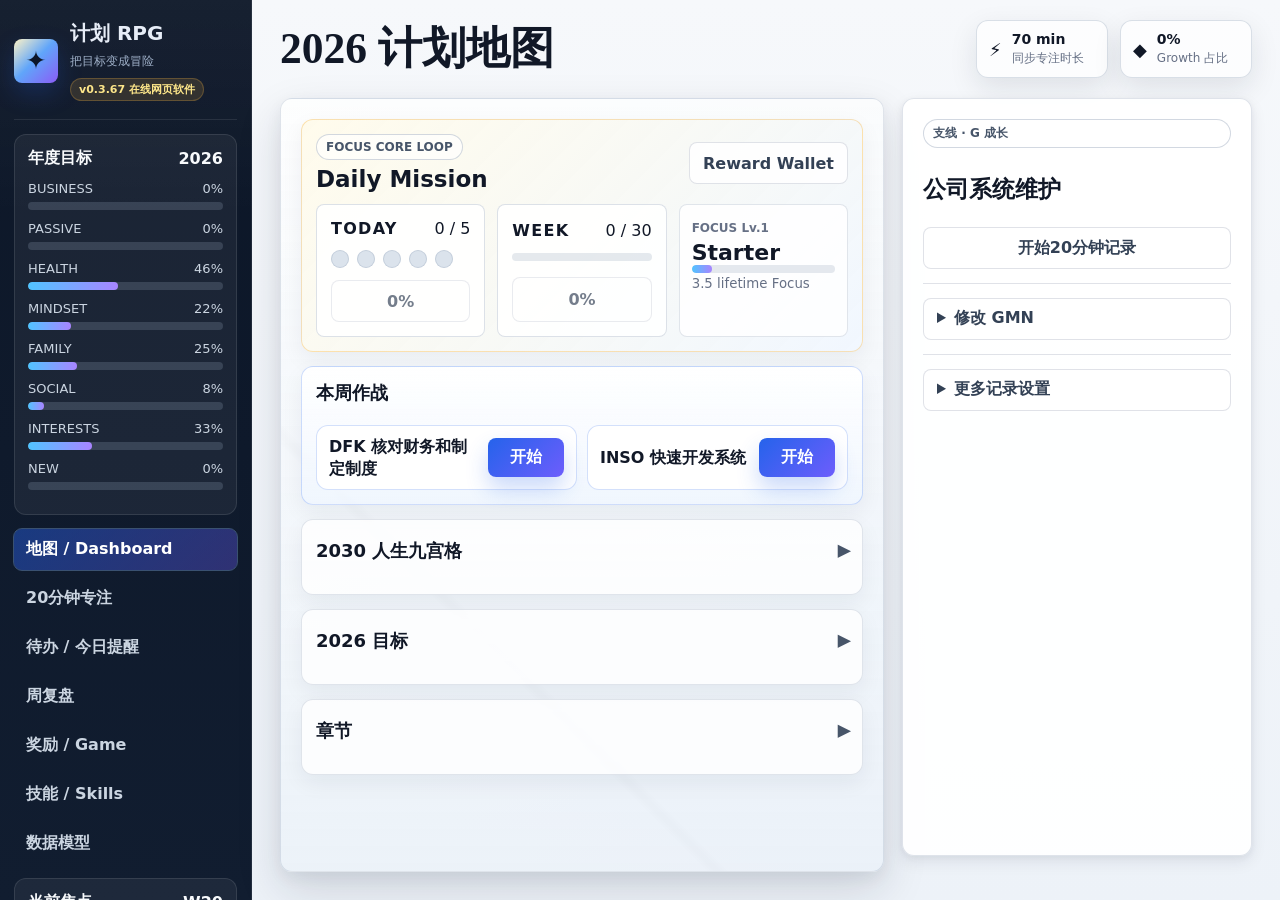
==== index.html @ 3707f3d8 "add active skills architecture" ====
<!doctype html>
<html lang="zh-CN">
<head>
  <meta charset="utf-8" />
  <meta name="viewport" content="width=device-width, initial-scale=1" />
  <title>Plan RPG v0.3.67 / 计划 RPG</title>
  <link rel="icon" href="data:," />
  <link rel="stylesheet" href="src/ui/styles.css?v=0.3.67" />
</head>
<body>
  <div class="app">
    <aside class="sidebar">
      <div class="brand">
        <div class="brand-mark">✦</div>
        <div>
          <h1>计划 RPG</h1>
          <p>把目标变成冒险</p>
          <span class="version">v0.3.67 在线网页软件</span>
        </div>
      </div>

      <div class="side-card">
        <div class="side-title"><span>年度目标</span><span>2026</span></div>
        <div id="goalList"></div>
      </div>

      <nav class="nav">
        <button class="active" data-screen="map">地图 / Dashboard</button>
        <button data-screen="focus">20分钟专注</button>
        <button data-screen="todos">待办 / 今日提醒</button>
        <button data-screen="review">周复盘</button>
        <button data-screen="game">奖励 / Game</button>
        <button data-screen="skills">技能 / Skills</button>
        <button data-screen="model">数据模型</button>
      </nav>

      <div class="side-card">
        <div class="side-title"><span>当前焦点</span><span>W20</span></div>
        <div id="weeklyFocus"></div>
      </div>

      <div class="side-card">
        <div class="side-title"><span>Skills 技能</span><span>CEO</span></div>
        <div id="skillMini"></div>
      </div>

      <div class="side-card">
        <div class="side-title"><span>备份/迁移</span><span>JSON</span></div>
        <div class="utility-actions">
          <button id="exportDataBtn">导出数据</button>
          <button id="importDataBtn">导入数据</button>
        </div>
        <input class="hide" id="importDataFile" type="file" accept="application/json" />
      </div>

      <div class="side-card">
        <div class="side-title"><span>Google Sheet 同步</span><span id="sheetSyncBadge">未配置</span></div>
        <label>Apps Script URL<input id="sheetSyncUrl" placeholder="https://script.google.com/macros/s/..." /></label>
        <label>同步 Token<input id="sheetSyncToken" placeholder="自己设置一个口令" /></label>
        <div class="utility-actions">
          <button id="saveSheetSyncBtn">保存同步设置</button>
          <button id="testSheetSyncBtn">测试</button>
          <button id="pullSheetLogsBtn">拉取记录</button>
          <button id="uploadLocalLogsBtn">上传本机记录</button>
        </div>
        <small id="sheetSyncStatus">打开网页会同步待办、专注记录和数据记录。</small>
      </div>

      <div class="quote">
        最远的旅程，从今天的 20 分钟开始。<br />
        每一条日志，都是下周路线的材料。
      </div>
    </aside>

    <main class="main">
      <header class="topbar">
        <div class="title">
          <h2>2026 计划地图</h2>
        </div>
        <div class="stats">
          <div class="stat"><b>⚡</b><div><strong id="totalMinutes">0 min</strong><span>同步专注时长</span></div></div>
          <div class="stat"><b>◆</b><div><strong id="gRatio">0%</strong><span>Growth 占比</span></div></div>
        </div>
      </header>

      <section id="map" class="screen active">
        <div class="map-layout">
          <div class="map-stage">
            <div class="world-map">
              <section class="map-layer game-command">
                <div id="gameMissionPanel"></div>
              </section>
              <section class="map-layer weekly-command">
                <div class="layer-head">
                  <h3>本周作战</h3>
                </div>
                <div id="weeklyCommandPanel"></div>
              </section>
              <section class="map-layer collapsible-map-section" data-collapse-section="life">
                <div class="layer-head">
                  <button class="layer-toggle" data-collapse-toggle="life"><h3>2030 人生九宫格</h3><span class="collapse-icon">▼</span></button>
                </div>
                <div class="collapsible-body"><div class="life-grid" id="lifeGrid"></div></div>
              </section>
              <section class="map-layer collapsible-map-section" data-collapse-section="campaigns">
                <div class="layer-head">
                  <button class="layer-toggle" data-collapse-toggle="campaigns"><h3>2026 目标</h3><span class="collapse-icon">▼</span></button>
                </div>
                <div class="collapsible-body"><div class="campaign-grid" id="campaignGrid"></div></div>
              </section>
              <section class="map-layer collapsible-map-section" data-collapse-section="chapters">
                <div class="layer-head">
                  <button class="layer-toggle" data-collapse-toggle="chapters"><h3>章节</h3><span class="collapse-icon">▼</span></button>
                </div>
                <div class="collapsible-body"><div class="weekly-map" id="weeklyMap"></div></div>
              </section>
            </div>
          </div>
          <aside class="detail" id="questDetail"></aside>
        </div>
      </section>

      <section id="focus" class="screen">
        <div class="focus-grid">
          <div class="panel">
            <div class="row">
              <span class="pill" id="sessionTypePill">20min Session</span>
              <button class="ghost" id="backToMapBtn">返回地图</button>
            </div>
            <label id="recordTypeLabel">Record Type<select id="recordTypeSelect"><option value="session">20min Session</option><option value="metric">Quick Metric Log</option></select></label>
            <div id="sessionRecordFields">
            <h3 id="focusTaskName">选择一个任务开始</h3>
            <div class="focus-context" id="focusContext"></div>
            <div class="focus-choice-board" id="focusChoiceBoard"></div>
            <label class="hide">当前任务<select id="taskSelect"></select></label>
            <label class="duration-control">本次时间（分钟）<input id="durationInput" type="number" min="1" max="180" step="1" value="20" /></label>
            <label>本次 GMN<select id="sessionGmn"><option value="G">G 成长</option><option value="M">M 维护</option><option value="N">N 噪音</option></select></label>
            <button class="worth-record-toggle" id="worthRecordBtn" type="button" aria-pressed="false">☆ 值得记录</button>
            <div class="timer">
              <div class="timer-value" id="timerValue">20:00</div>
              <div class="timer-actions">
                <button class="primary" id="startPauseBtn">开始</button>
                <button class="secondary" id="resetBtn">重置</button>
                <button class="secondary" id="cancelFocusInlineBtn">取消本次</button>
              </div>
            </div>
            <div id="skillRewardPreview"></div>
            <div class="actions">
              <button class="secondary advanced-session-action" id="randomEventBtn">+ 突发任务</button>
              <button class="secondary advanced-session-action" id="pivotTaskBtn">任务转向</button>
              <button class="secondary advanced-session-action" id="saveDraftBtn">保存草稿</button>
              <button class="primary" id="saveSessionBtn">完成并结算</button>
            </div>
            </div>
            <div id="metricRecordFields" class="hide">
              <h3>Quick Metric Log</h3>
              <label>Date<input id="metricLogDate" type="date" /></label>
              <label>Goal<select id="metricLogGoal"></select></label>
              <label>Metric Type<input id="metricLogType" list="metricTypeOptions" placeholder="例如：体重 / RFQ / 收入 / 冥想" /></label>
              <datalist id="metricTypeOptions">
                <option value="Weight"></option>
                <option value="RFQ"></option>
                <option value="Customer Contact"></option>
                <option value="Income"></option>
                <option value="DFK 装柜"></option>
                <option value="装柜数量"></option>
                <option value="INSO 收入"></option>
                <option value="Book Finished"></option>
                <option value="Meditation"></option>
                <option value="Good Things"></option>
              </datalist>
              <label>Value<input id="metricLogValue" type="number" step="0.01" placeholder="例如：70.8" /></label>
              <label>Unit<input id="metricLogUnit" placeholder="KG / 个 / RMB / 次 / 本" /></label>
              <label>Note<textarea id="metricLogNote" placeholder="补充背景、来源或下一步。"></textarea></label>
              <div class="actions">
                <button class="primary" id="saveMetricLogBtn">保存 Metric Log</button>
              </div>
            </div>
          </div>

          <div class="panel" id="sessionLogPanel">
            <h3 id="recordBoardTitle">战斗记录板</h3>
            <div class="form-grid">
              <label id="whatDoneLabel">做了什么<textarea id="whatDone" placeholder="这 20 分钟具体推进了什么？"></textarea></label>
              <label id="problemLabel">遇到什么问题<textarea id="problem" placeholder="卡点、阻力、情绪、信息缺口..."></textarea></label>
              <label id="solutionLabel">怎么解决<textarea id="solution" placeholder="你采取了什么处理方式？"></textarea></label>
              <label id="goodLabel">好的地方<textarea id="good" placeholder="值得保留的动作、判断、节奏..."></textarea></label>
              <label id="badLabel">不好的地方<textarea id="bad" placeholder="浪费、拖延、误判、流程问题..."></textarea></label>
              <label id="nextStepLabel">下一步<textarea id="nextStep" placeholder="下一次 20 分钟应该从哪里开始？"></textarea></label>
              <label id="moodStressLabel">状态<textarea id="moodStress" placeholder="情绪、压力、能量状态。"></textarea></label>
            </div>
          </div>

          <div class="panel session-result hide" id="sessionResult"></div>
        </div>
      </section>

      <section id="todos" class="screen">
        <div class="todo-simple-layout">
          <section class="panel todo-input-panel">
            <h3>添加待办</h3>
            <div class="todo-category-buttons" aria-label="待办分类">
              <button class="todo-choice" data-todo-input-category="DFK">DFK</button>
              <button class="todo-choice" data-todo-input-category="INSO">INSO</button>
              <button class="todo-choice" data-todo-input-category="OTHER">OTHER</button>
            </div>
            <input id="todoContent" placeholder="写下要做什么……" autocomplete="off" />
            <div class="todo-toggle-row">
              <button class="todo-toggle" id="todoStarButton" aria-pressed="false"><span data-toggle-icon>☆</span> 重要</button>
              <button class="todo-toggle urgent-toggle" id="todoUrgentButton" aria-pressed="false">紧急</button>
            </div>
            <button class="primary full" id="addTodoBtn">添加</button>
          </section>
          <section class="panel todo-list-panel">
            <div class="todo-list-head">
              <h3>待办清单</h3>
              <div class="todo-filter-buttons" aria-label="待办筛选">
                <button class="todo-filter" data-todo-filter="ALL">全部</button>
                <button class="todo-filter" data-todo-filter="DFK">DFK</button>
                <button class="todo-filter" data-todo-filter="INSO">INSO</button>
                <button class="todo-filter" data-todo-filter="OTHER">OTHER</button>
                <button class="todo-filter" id="syncTodosBtn">同步</button>
              </div>
            </div>
            <div id="todoGroups"></div>
            <details class="todo-history">
              <summary>完成记录</summary>
              <div id="completedTodoList"></div>
            </details>
          </section>
        </div>
      </section>

      <section id="review" class="screen">
        <div class="review-grid">
          <div class="panel">
            <span class="pill">Weekly Review</span>
            <div class="review-week-picker" aria-label="选择复盘周">
              <button class="secondary" id="reviewPreviousWeekBtn" type="button">← 上一周</button>
              <button class="secondary" id="reviewCurrentWeekBtn" type="button">本周</button>
              <button class="secondary" id="reviewNextWeekBtn" type="button">下一周 →</button>
            </div>
            <h3 id="reviewWeekTitle">本周自动汇总</h3>
            <div class="review-cards">
              <div class="metric"><span>Total</span><b id="metricTotal">0</b></div>
              <div class="metric"><span>Growth</span><b id="metricG">0</b></div>
              <div class="metric"><span>维护</span><b id="metricM">0</b></div>
              <div class="metric"><span>Noise</span><b id="metricN">0</b></div>
            </div>
            <div class="summary-strip">
              <div class="summary-stat"><span>该周总时长</span><b id="reviewThisWeekMinutes">0 min</b></div>
              <div class="summary-stat"><span>对比前一周</span><b id="reviewVsLastWeek">0 min</b></div>
              <div class="summary-stat"><span>方向判断</span><b id="reviewDirectionBadge">待开始</b></div>
            </div>
            <div class="review-section">
              <div class="review-block">
                <h4>主要花在哪里</h4>
                <div id="reviewFocusAreas"></div>
              </div>
              <div class="review-block">
                <h4>问题与解决</h4>
                <div id="reviewProblemSolve"></div>
              </div>
              <div class="review-block">
                <h4>好的 / 不好的</h4>
                <div id="reviewGoodBad"></div>
              </div>
            </div>
            <div class="review-section" id="dynamicReview"></div>
            <h4>下周建议路线</h4>
            <div class="route" id="nextRoute"></div>
          </div>
          <div class="panel">
            <h3>Session Logs</h3>
            <div class="log-list" id="logList"></div>
            <div class="edit-panel hide" id="editPanel">
              <h3>修改日志</h3>
              <div class="form-grid">
                <label>GMN<select id="editGmn"><option>G</option><option>M</option><option>N</option></select></label>
                <label>任务<select id="editTask"></select></label>
                <label>做了什么<textarea id="editWhat"></textarea></label>
                <label>问题<textarea id="editProblem"></textarea></label>
                <label>解决<textarea id="editSolution"></textarea></label>
                <label>好的地方<textarea id="editGood"></textarea></label>
                <label>不好的地方<textarea id="editBad"></textarea></label>
                <label>下一步<textarea id="editNext"></textarea></label>
              </div>
              <div class="actions">
                <button class="primary" id="updateLogBtn">保存修改</button>
                <button class="secondary" id="cancelEditBtn">取消</button>
              </div>
            </div>
          </div>
        </div>
      </section>

      <section id="skills" class="screen">
        <div class="skill-tree">
          <div class="panel">
            <span class="pill">CEO Skill Tree</span>
            <h3>技能 / Skills</h3>
            <div class="skill-grid" id="skillList"></div>
          </div>
          <div class="panel" id="skillDetail"></div>
        </div>
      </section>

      <section id="game" class="screen">
        <div class="game-root" id="gameRoot"></div>
      </section>

      <section id="model" class="screen">
        <div class="panel">
          <h3>数据模型</h3>
          <div class="table-wrap">
            <table>
              <thead><tr><th>Level</th><th>Entity</th><th>Purpose</th><th>Key Fields</th><th>Why It Exists</th></tr></thead>
              <tbody id="modelTable"></tbody>
            </table>
          </div>
        </div>
      </section>
    </main>
    <div class="week-panel hide" id="activeTimerPanel">
      <b id="activeTimerTitle">正在专注</b>
      <p><span id="activeTimerLeft">00:00</span> · <span id="activeTimerState">进行中</span></p>
      <p id="activeTimerTask">当前任务</p>
      <div class="timer-panel-actions">
        <button class="secondary" id="cancelFocusBtn">取消专注</button>
        <button class="primary" id="returnFocusBtn">返回计时</button>
      </div>
    </div>
  </div>

  <div class="modal-backdrop hide" id="randomEventModal">
    <div class="modal">
      <div class="row">
        <div>
          <span class="pill">Random Event</span>
          <h3>突发任务</h3>
        </div>
        <button class="ghost" data-close-modal="randomEventModal">关闭</button>
      </div>
      <div class="form-grid">
        <label>任务标题<input id="randomTitle" placeholder="例如：紧急处理客户付款问题" /></label>
        <label>任务分类<select id="randomQuestType"><option value="main">主线</option><option value="side">支线</option><option value="maintenance">维护</option><option value="noise">噪音</option></select></label>
        <label>GMN<select id="randomGmn"><option>G</option><option>M</option><option>N</option></select></label>
        <label>为什么要做<textarea id="randomReason" placeholder="一句话说明这个事件为什么值得处理"></textarea></label>
      </div>
      <details class="advanced">
        <summary>Advanced</summary>
        <div class="form-grid" style="margin-top:12px;">
          <label>简单描述<textarea id="randomDescription" placeholder="补充背景，可不填"></textarea></label>
          <label>预计 Session 数<input id="randomEstimated" type="number" min="1" max="50" value="1" /></label>
          <label>来源<select id="randomSource"><option value="manual">手动</option><option value="emergency">紧急</option><option value="interruption">被打断</option></select></label>
          <label>关联 Goal<select id="randomGoal"></select></label>
          <label>优先级<select id="randomPriority"><option value="medium">medium</option><option value="low">low</option><option value="high">high</option><option value="urgent">urgent</option></select></label>
        </div>
      </details>
      <div class="actions">
        <button class="primary" id="createRandomStartBtn">创建并开始</button>
        <button class="secondary" id="createRandomBtn">只创建</button>
      </div>
    </div>
  </div>

  <div class="modal-backdrop hide" id="pivotModal">
    <div class="modal">
      <div class="row">
        <div>
      <span class="pill">隐藏任务</span>
          <h3>任务转向</h3>
          <p>A 不是失败。如果它暴露了真正的问题，系统会把这次探索留下来。</p>
        </div>
        <button class="ghost" data-close-modal="pivotModal">关闭</button>
      </div>
      <label>转向类型</label>
      <div class="option-row">
        <button class="secondary pivot-option active" data-pivot-type="renamed">改名继续</button>
        <button class="secondary pivot-option" data-pivot-type="paused_for_new_task">暂停旧任务，创建新任务</button>
        <button class="secondary pivot-option" data-pivot-type="completed_as_discovery">旧任务算发现问题，创建新任务</button>
      </div>
      <div class="form-grid" style="margin-top:14px;">
        <label>新任务标题<input id="pivotNewTitle" placeholder="真正要处理的问题 B" /></label>
        <label>转向原因<textarea id="pivotReason" placeholder="为什么从 A 转向 B？"></textarea></label>
        <label>发现了什么<textarea id="pivotDiscovery" placeholder="A 暴露出的真实问题，可选"></textarea></label>
      </div>
      <div class="actions">
        <button class="primary" id="applyPivotBtn">确认转向</button>
      </div>
    </div>
  </div>

  <div class="modal-backdrop hide" id="rewardModal">
    <div class="modal reward-modal">
      <div class="row">
        <div>
          <span class="pill">Reward Chest</span>
          <h3>Mission Reward</h3>
        </div>
        <button class="ghost" data-close-modal="rewardModal">关闭</button>
      </div>
      <div id="rewardModalContent"></div>
    </div>
  </div>

  <script src="src/config/app-config.js?v=0.3.67"></script>
  <script src="src/game/game-config.js?v=0.3.67"></script>
  <script src="src/skills/skill-config.js?v=0.3.67"></script>
  <script src="src/models/seed-data.js?v=0.3.67"></script>
  <script src="src/state/app-state.js?v=0.3.67"></script>
  <script src="src/storage/local-cache.js?v=0.3.67"></script>
  <script src="src/storage/sheet-api.js?v=0.3.67"></script>
  <script src="src/services/task-service.js?v=0.3.67"></script>
  <script src="src/services/todo-service.js?v=0.3.67"></script>
  <script src="src/services/session-service.js?v=0.3.67"></script>
  <script src="src/game/game-service.js?v=0.3.67"></script>
  <script src="src/skills/skill-service.js?v=0.3.67"></script>
  <script src="src/ui/render-dashboard.js?v=0.3.67"></script>
  <script src="src/ui/render-detail.js?v=0.3.67"></script>
  <script src="src/ui/render-focus.js?v=0.3.67"></script>
  <script src="src/ui/render-todos.js?v=0.3.67"></script>
  <script src="src/ui/render-review.js?v=0.3.67"></script>
  <script src="src/ui/render-skills.js?v=0.3.67"></script>
  <script src="src/ui/render-game.js?v=0.3.67"></script>
  <script src="src/ui/render-model.js?v=0.3.67"></script>
  <script src="src/ui/render-sheet-settings.js?v=0.3.67"></script>
  <script src="src/main.js?v=0.3.67"></script>
</body>
</html>
---- src/ui/styles.css ----
:root {
  --ink: #111827;
  --muted: #667085;
  --line: rgba(124, 136, 158, .24);
  --panel: rgba(255, 255, 255, .9);
  --paper: rgba(255, 255, 255, .94);
  --night: #101827;
  --night2: #1a2436;
  --gold: #f3b43f;
  --violet: #6d5dfc;
  --blue: #2563eb;
  --green: #059669;
  --red: #dd4c4c;
  --shadow: 0 18px 45px rgba(20, 31, 52, .14);
  --soft-shadow: 0 10px 28px rgba(20, 31, 52, .1);
  --focus-ring: 0 0 0 3px rgba(37, 99, 235, .18);
}

* { box-sizing: border-box; }
body {
  margin: 0;
  min-height: 100vh;
  color: var(--ink);
  font-family: "Microsoft YaHei", "PingFang SC", system-ui, -apple-system, BlinkMacSystemFont, sans-serif;
  background: linear-gradient(180deg, #f6f8fb 0%, #edf2f8 100%);
}

button, input, textarea, select { font: inherit; }
button { border: 0; cursor: pointer; }
textarea, input, select {
  width: 100%;
  border: 1px solid var(--line);
  border-radius: 8px;
  background: rgba(255, 255, 255, .94);
  color: var(--ink);
  padding: 10px 12px;
  outline: none;
}
textarea:focus, input:focus, select:focus {
  border-color: rgba(37, 99, 235, .5);
  box-shadow: var(--focus-ring);
}
textarea { min-height: 86px; resize: vertical; line-height: 1.55; }
label { display: grid; gap: 6px; font-size: 13px; color: #344054; font-weight: 800; }

.app {
  min-height: 100vh;
  display: grid;
  grid-template-columns: 252px minmax(0, 1fr);
}

.sidebar {
  position: sticky;
  top: 0;
  height: 100vh;
  overflow: auto;
  color: #e7edf7;
  background:
    linear-gradient(180deg, rgba(255,255,255,.045), transparent 24%),
    linear-gradient(180deg, #0d1728, #111d30);
  border-right: 1px solid rgba(255, 255, 255, .08);
  padding: 20px 14px;
  display: flex;
  flex-direction: column;
  gap: 14px;
}
.brand {
  display: flex;
  gap: 12px;
  align-items: center;
  padding-bottom: 18px;
  border-bottom: 1px solid rgba(255, 255, 255, .09);
}
.brand-mark {
  width: 44px;
  height: 44px;
  border-radius: 8px;
  display: grid;
  place-items: center;
  color: #0c1628;
  font-size: 25px;
  background: linear-gradient(135deg, #fef3c7, #60a5fa 48%, #8b5cf6);
  box-shadow: 0 10px 24px rgba(37, 99, 235, .22);
}
.brand h1 { margin: 0; font-size: 20px; letter-spacing: 0; }
.brand p { margin: 4px 0 0; color: #9fb0c8; font-size: 12px; }
.version {
  display: inline-flex;
  margin-top: 7px;
  padding: 3px 8px;
  border-radius: 999px;
  color: #fde68a;
  background: rgba(245, 180, 63, .14);
  border: 1px solid rgba(245, 180, 63, .24);
  font-size: 11px;
  font-weight: 900;
}

.side-card {
  border: 1px solid rgba(255, 255, 255, .1);
  background: rgba(255, 255, 255, .055);
  border-radius: 8px;
  padding: 13px;
}
.side-title {
  display: flex;
  justify-content: space-between;
  align-items: center;
  gap: 10px;
  color: #f8fafc;
  font-weight: 900;
  margin-bottom: 12px;
}
.goal-row, .skill-mini {
  display: grid;
  gap: 6px;
  margin: 11px 0;
  font-size: 13px;
}
.goal-head {
  display: flex;
  justify-content: space-between;
  gap: 8px;
  color: #cbd5e1;
}
.bar {
  height: 8px;
  border-radius: 999px;
  background: rgba(148, 163, 184, .24);
  overflow: hidden;
}
.fill {
  height: 100%;
  width: var(--value);
  background: linear-gradient(90deg, #50c4ff, #a884ff);
  border-radius: inherit;
}

.side-link-button {
  width: 100%;
  min-height: 36px;
  margin-top: 10px;
  border-radius: 8px;
  color: #eff6ff;
  background: rgba(37, 99, 235, .22);
  border: 1px solid rgba(147, 197, 253, .28);
  font-weight: 900;
}

.side-link-button:hover {
  background: rgba(37, 99, 235, .34);
}

.nav { display: grid; gap: 8px; }
.nav button {
  min-height: 40px;
  border-radius: 8px;
  color: #cbd5e1;
  background: transparent;
  text-align: left;
  padding: 10px 12px;
  display: flex;
  align-items: center;
  gap: 10px;
  font-weight: 800;
}
.nav button.active {
  color: #fff;
  background: linear-gradient(135deg, rgba(37, 99, 235, .44), rgba(109, 93, 252, .34));
  outline: 1px solid rgba(147, 197, 253, .32);
}
.quote {
  margin-top: auto;
  color: #aab8ce;
  font-size: 13px;
  line-height: 1.65;
}
.utility-actions {
  display: grid;
  grid-template-columns: 1fr 1fr;
  gap: 8px;
}
.utility-actions button {
  min-height: 36px;
  border-radius: 8px;
  color: #dbeafe;
  background: rgba(255, 255, 255, .07);
  border: 1px solid rgba(255, 255, 255, .1);
  font-size: 12px;
  font-weight: 900;
}

.main {
  min-width: 0;
  display: grid;
  grid-template-rows: auto 1fr;
}
.topbar {
  min-height: 88px;
  padding: 20px 28px 10px;
  display: flex;
  align-items: center;
  justify-content: space-between;
  gap: 20px;
}
.title h2 {
  margin: 0;
  font-size: clamp(30px, 3.4vw, 46px);
  line-height: 1.05;
  letter-spacing: 0;
  font-family: Georgia, "Times New Roman", serif;
}
.stats {
  display: flex;
  align-items: center;
  justify-content: flex-end;
  gap: 12px;
  flex-wrap: wrap;
}
.stat {
  display: flex;
  align-items: center;
  gap: 10px;
  min-width: 132px;
  border: 1px solid rgba(148, 163, 184, .34);
  border-radius: 8px;
  background: rgba(255, 255, 255, .72);
  padding: 10px 12px;
  box-shadow: var(--soft-shadow);
}
.stat b { font-size: 18px; }
.stat strong { display: block; font-size: 14px; }
.stat span { color: var(--muted); font-size: 12px; }

.screen {
  display: none;
  min-height: 0;
  padding: 10px 28px 28px;
}
.screen.active { display: block; }

.map-layout {
  display: grid;
  grid-template-columns: minmax(0, 1fr) 350px;
  gap: 18px;
  height: calc(100vh - 126px);
  min-height: 660px;
}
.map-stage {
  position: relative;
  overflow: auto;
  border-radius: 8px;
  border: 1px solid rgba(148, 163, 184, .28);
  background:
    linear-gradient(180deg, rgba(255, 255, 255, .72), rgba(236, 242, 249, .9)),
    linear-gradient(135deg, #f7fafc 0%, #edf4f8 52%, #e4edf7 100%);
  box-shadow: var(--shadow);
  padding: 20px;
}
.map-stage:before {
  content: "";
  position: absolute;
  inset: 0;
  opacity: .08;
  background:
    linear-gradient(128deg, transparent 0 18%, rgba(255,255,255,.85) 18.5% 19%, transparent 19.5% 100%),
    linear-gradient(45deg, transparent 0 31%, rgba(15,23,42,.12) 31.5% 32%, transparent 32.5% 100%);
  pointer-events: none;
}
.map-section-title {
  position: relative;
  z-index: 1;
  margin: 0 0 16px;
  font-size: 21px;
  font-weight: 900;
  color: #162033;
}
.quest-lane {
  position: relative;
  z-index: 1;
  height: 205px;
  display: grid;
  grid-template-columns: repeat(4, minmax(126px, 1fr));
  align-items: center;
  gap: 22px;
}
.quest-lane.side {
  grid-template-columns: repeat(5, minmax(108px, 1fr));
  margin-top: 16px;
}
.quest-lane:before {
  content: "";
  position: absolute;
  left: 6%;
  right: 7%;
  top: 50%;
  border-top: 4px solid rgba(245, 180, 63, .82);
  box-shadow: 0 0 14px rgba(245, 180, 63, .42);
  z-index: -1;
}
.quest-lane.side:before {
  top: 44%;
  border-top: 4px dotted rgba(255, 255, 255, .95);
  box-shadow: none;
}
.quest-node {
  display: grid;
  justify-items: center;
  gap: 8px;
  min-width: 0;
  background: transparent;
  color: #172033;
}
.node-icon {
  width: 76px;
  height: 76px;
  border-radius: 50%;
  display: grid;
  place-items: center;
  font-size: 28px;
  color: #fff;
  background: linear-gradient(145deg, #334155, #0f172a);
  border: 4px solid rgba(255, 255, 255, .78);
  box-shadow: 0 10px 22px rgba(15, 23, 42, .28);
  transition: transform .18s ease, box-shadow .18s ease;
}
.quest-node:hover .node-icon { transform: translateY(-3px); }
.quest-node.active .node-icon {
  background: linear-gradient(145deg, #f59e0b, #7c3aed);
  box-shadow: 0 0 0 6px rgba(245, 158, 11, .22), 0 18px 34px rgba(124, 58, 237, .25);
}
.quest-node.completed .node-icon { background: linear-gradient(145deg, #0ea5e9, #166534); }
.node-name {
  max-width: 150px;
  border-radius: 8px;
  background: rgba(255, 255, 255, .78);
  border: 1px solid rgba(148, 163, 184, .42);
  padding: 6px 9px;
  font-size: 13px;
  font-weight: 900;
  text-align: center;
  box-shadow: 0 4px 12px rgba(15,23,42,.11);
}
.node-meta { color: #475569; font-size: 12px; font-weight: 800; }

.world-map {
  position: relative;
  z-index: 1;
  display: grid;
  gap: 14px;
}
.map-layer {
  border-radius: 8px;
  border: 1px solid rgba(148, 163, 184, .28);
  background: rgba(255,255,255,.8);
  padding: 14px;
  box-shadow: 0 8px 22px rgba(20, 31, 52, .06);
}
.layer-toggle {
  width: 100%;
  min-height: 34px;
  display: flex;
  align-items: center;
  justify-content: space-between;
  gap: 12px;
  background: transparent;
  color: inherit;
  text-align: left;
  padding: 0;
}
.layer-toggle h3 { margin: 0; }
.collapse-icon { font-weight: 1000; color: #475569; }
.map-layer.collapsed .collapsible-body { display: none; }
.map-layer.collapsed .collapse-icon { transform: rotate(-90deg); }
.layer-head {
  display: flex;
  align-items: baseline;
  justify-content: space-between;
  gap: 12px;
  margin-bottom: 12px;
}
.layer-head h3 {
  margin: 0;
  font-size: 18px;
}
.layer-head small {
  max-width: 460px;
  text-align: right;
}
.life-grid {
  display: grid;
  grid-template-columns: repeat(4, minmax(130px, 1fr));
  gap: 10px;
}
.weekly-command {
  display: grid;
  gap: 8px;
  border-color: rgba(37, 99, 235, .22);
  background: linear-gradient(180deg, rgba(255,255,255,.94), rgba(239,246,255,.72));
}
.weekly-command-grid {
  display: grid;
  grid-template-columns: repeat(2, minmax(180px, 1fr));
  gap: 10px;
}
.weekly-command-card {
  display: flex;
  align-items: center;
  justify-content: space-between;
  gap: 12px;
  min-height: 64px;
  border-radius: 8px;
  border: 1px solid rgba(37, 99, 235, .2);
  background: rgba(255,255,255,.96);
  padding: 10px 12px;
}
.weekly-command-card.done {
  border-color: rgba(22, 163, 74, .55);
  background: linear-gradient(180deg, #f0fdf4, #ffffff);
}
.weekly-command-card h4 {
  margin: 0;
  font-size: 16px;
  line-height: 1.35;
}
.weekly-command-card .primary,
.weekly-command-card .secondary {
  min-width: 76px;
  min-height: 38px;
}
.life-cell, .campaign-card, .quest-map-node, .task-map-card {
  text-align: left;
  border-radius: 8px;
  border: 1px solid var(--line);
  background: rgba(255,255,255,.92);
  color: #172033;
  padding: 11px;
  min-width: 0;
  transition: transform .16s ease, box-shadow .16s ease, border-color .16s ease;
}
.life-cell:hover, .campaign-card:hover, .quest-map-node:hover, .task-map-card:hover {
  transform: translateY(-1px);
  box-shadow: 0 10px 22px rgba(20, 31, 52, .1);
}
.life-cell {
  display: flex;
  align-items: center;
  gap: 8px;
  min-height: 58px;
}
.life-cell .node-compact { margin-left: auto; flex-wrap: nowrap; }
.life-cell.active {
  outline: 2px solid rgba(37, 99, 235, .4);
  background: rgba(255,255,255,.95);
  box-shadow: var(--focus-ring);
}
.campaign-grid {
  display: grid;
  grid-template-columns: repeat(3, minmax(150px, 1fr));
  gap: 10px;
}
.campaign-card {
  display: grid;
  gap: 7px;
}
.campaign-head {
  display: flex;
  align-items: center;
  gap: 7px;
  min-width: 0;
}
.campaign-head .node-title { white-space: nowrap; overflow: hidden; text-overflow: ellipsis; }
.campaign-progress { margin-left: auto; color: #475569; font-size: 13px; font-weight: 900; white-space: nowrap; }
.data-progress { font-weight: 900; color: #475569; }
.campaign-card.active {
  outline: 2px solid rgba(245, 158, 11, .42);
  background: #fff;
  box-shadow: 0 10px 24px rgba(245, 158, 11, .12);
}
.state-done {
  border-color: rgba(22, 163, 74, .65) !important;
  background: rgba(240, 253, 244, .9) !important;
}
.state-todo {
  border-color: rgba(148, 163, 184, .45) !important;
  background: rgba(248, 250, 252, .82) !important;
  color: #334155;
}
.weekly-map {
  position: relative;
  display: grid;
  grid-template-columns: repeat(auto-fit, minmax(132px, 1fr));
  gap: 12px;
}
.quest-map-node {
  position: relative;
  display: grid;
  gap: 8px;
  min-height: 140px;
  overflow: hidden;
}
.quest-map-node.active {
  outline: 2px solid rgba(37, 99, 235, .5);
  box-shadow: var(--focus-ring);
}
.quest-map-node.discovery {
  opacity: .72;
  border-style: dashed;
}
.quest-map-node:before, .task-map-card:before {
  content: "";
  position: absolute;
  inset: 0;
  opacity: .13;
  background: var(--type-color);
  pointer-events: none;
}
.task-rail {
  display: grid;
  grid-auto-flow: column;
  grid-auto-columns: minmax(188px, 1fr);
  gap: 12px;
  overflow-x: auto;
  padding-bottom: 6px;
}
.task-map-card {
  position: relative;
  display: grid;
  gap: 8px;
  min-height: 124px;
}
.task-map-card.active {
  outline: 2px solid rgba(124, 58, 237, .45);
  background: #fff;
}
.metric-only-card {
  border: 1px solid rgba(5, 150, 105, .32);
  background: rgba(240, 253, 244, .86);
  border-radius: 8px;
  padding: 14px;
  display: grid;
  gap: 8px;
  color: #14532d;
}
.metric-only-card.compact {
  min-width: 240px;
}
.metric-only-card h4,
.metric-only-card p {
  margin: 0;
}
.metric-only-card b {
  font-size: 20px;
}
.metric-only-summary {
  border: 1px solid rgba(5, 150, 105, .25);
  background: rgba(240, 253, 244, .75);
  border-radius: 8px;
  padding: 12px;
  display: grid;
  gap: 4px;
}
.metric-only-summary b {
  font-size: 22px;
  color: #14532d;
}
.metric-only-summary small {
  color: #475569;
}
.type-main { --type-color: #2563eb; border-color: rgba(37, 99, 235, .52); }
.type-side { --type-color: #94a3b8; border-color: rgba(148, 163, 184, .34); }
.quest-map-node.type-side,
.task-map-card.type-side {
  opacity: .74;
  background: rgba(248, 250, 252, .74);
  box-shadow: inset 0 4px 0 rgba(148, 163, 184, .72);
}
.quest-map-node.type-main,
.task-map-card.type-main {
  box-shadow: inset 0 4px 0 #2563eb, 0 12px 26px rgba(37, 99, 235, .08);
}
.type-maintenance { --type-color: #059669; border-color: rgba(5, 150, 105, .46); }
.type-noise { --type-color: #64748b; border-color: rgba(100, 116, 139, .48); }
.type-emergency { --type-color: #f97316; border-color: rgba(249, 115, 22, .64); box-shadow: 0 10px 22px rgba(249, 115, 22, .16); }
.type-pivot { --type-color: #db2777; border-style: dashed; border-color: rgba(219, 39, 119, .55); }
.gmn-g { box-shadow: inset 0 4px 0 #2563eb; }
.gmn-m { box-shadow: inset 0 4px 0 #059669; }
.gmn-n { box-shadow: inset 0 4px 0 #64748b; }
.quest-map-node.type-side,
.task-map-card.type-side {
  box-shadow: inset 0 4px 0 rgba(148, 163, 184, .72);
}
.quest-map-node.type-main,
.task-map-card.type-main {
  box-shadow: inset 0 4px 0 #2563eb, 0 12px 26px rgba(37, 99, 235, .08);
}
.node-title {
  position: relative;
  z-index: 1;
  font-weight: 900;
  line-height: 1.35;
  word-break: break-word;
}
.node-compact {
  position: relative;
  z-index: 1;
  display: flex;
  flex-wrap: wrap;
  gap: 6px;
  align-items: center;
}
.type-badge, .gmn-tag {
  display: inline-flex;
  align-items: center;
  border-radius: 999px;
  padding: 4px 7px;
  font-size: 11px;
  font-weight: 900;
  background: rgba(255,255,255,.78);
  border: 1px solid rgba(148, 163, 184, .42);
  color: #334155;
}
.gmn-tag {
  color: #fff;
  border: 0;
}
.gmn-tag.gmn-g { background: #2563eb; box-shadow: none; }
.gmn-tag.gmn-m { background: #059669; box-shadow: none; }
.gmn-tag.gmn-n { background: #64748b; box-shadow: none; }
.pivot-link {
  position: relative;
  z-index: 1;
  margin-top: 8px;
  padding: 8px 10px;
  border-radius: 8px;
  border: 1px dashed rgba(219, 39, 119, .6);
  background: rgba(255,255,255,.68);
  color: #831843;
  font-size: 12px;
  font-weight: 800;
}
.simple-detail {
  display: grid;
  gap: 14px;
}
.task-card.done {
  border-color: rgba(22, 163, 74, .65);
  background: rgba(240, 253, 244, .88);
}
.task-card.todo {
  border-color: rgba(148, 163, 184, .42);
  background: rgba(248, 250, 252, .9);
}
.custom-task-box {
  border-top: 1px solid var(--line);
  padding-top: 14px;
  display: grid;
  gap: 10px;
}

.week-panel {
  border-radius: 8px;
  padding: 16px;
  color: #e5e7eb;
  background: linear-gradient(180deg, #111827, #172033);
  box-shadow: 0 14px 32px rgba(15, 23, 42, .22);
}
#activeTimerPanel {
  position: fixed;
  right: 24px;
  bottom: 24px;
  width: min(320px, calc(100vw - 48px));
  z-index: 80;
  border: 1px solid rgba(147, 197, 253, .58);
  background: rgba(15, 23, 42, .94);
  backdrop-filter: blur(14px);
}
#activeTimerPanel.session-ended {
  border-color: rgba(251, 191, 36, .75);
  background: linear-gradient(180deg, rgba(30, 41, 59, .98), rgba(69, 26, 3, .96));
}
#activeTimerPanel b {
  display: block;
  margin-bottom: 8px;
  color: #fff;
  font-size: 17px;
}
#activeTimerPanel p {
  margin: 7px 0;
  color: #cbd5e1;
}
#activeTimerLeft {
  color: #fef3c7;
  font-weight: 1000;
  font-variant-numeric: tabular-nums;
}
.timer-panel-actions {
  display: grid;
  grid-template-columns: 1fr 1fr;
  gap: 8px;
  margin-top: 10px;
}
.timer-panel-actions button { width: 100%; }

.panel, .detail {
  border-radius: 8px;
  background: var(--panel);
  border: 1px solid rgba(148, 163, 184, .3);
  box-shadow: var(--shadow);
  padding: 20px;
}
.detail {
  overflow: auto;
  position: sticky;
  top: 16px;
  max-height: calc(100vh - 142px);
  background: rgba(255,255,255,.93);
}
.pill {
  display: inline-flex;
  align-items: center;
  gap: 6px;
  border-radius: 999px;
  padding: 5px 9px;
  font-size: 12px;
  font-weight: 900;
  border: 1px solid rgba(148, 163, 184, .42);
  background: rgba(255, 255, 255, .65);
  color: #475569;
}
h3 { margin: 12px 0 8px; font-size: 23px; letter-spacing: 0; }
p { color: #475569; line-height: 1.7; }
.progress-number {
  display: flex;
  justify-content: space-between;
  color: #334155;
  font-weight: 900;
  margin: 16px 0 8px;
}
.task-list, .route, .log-list, .skill-grid { display: grid; gap: 10px; }
.task-card, .route-item, .log-card, .skill-card {
  border: 1px solid var(--line);
  border-radius: 8px;
  background: rgba(255, 255, 255, .82);
  padding: 12px;
  box-shadow: 0 6px 16px rgba(20, 31, 52, .05);
}
.task-card {
  display: grid;
  gap: 7px;
  text-align: left;
}
.task-card.selected {
  outline: 2px solid rgba(133, 87, 232, .45);
  background: #fff;
}
.pivot-option.active {
  color: #fff;
  background: linear-gradient(135deg, #2563eb, #8557e8);
}
.task-head, .row {
  display: flex;
  justify-content: space-between;
  gap: 10px;
  align-items: start;
}
small { color: var(--muted); line-height: 1.5; }
.primary, .secondary, .danger, .ghost {
  min-height: 42px;
  border-radius: 8px;
  padding: 9px 13px;
  font-weight: 900;
}
.primary {
  color: #fff;
  background: linear-gradient(135deg, #2563eb, #6d5dfc);
  box-shadow: 0 12px 22px rgba(37, 99, 235, .24);
}
.secondary {
  color: #334155;
  background: rgba(255, 255, 255, .84);
  border: 1px solid var(--line);
}
.danger {
  color: #fff;
  background: linear-gradient(135deg, #dc2626, #ef4444);
}
.ghost {
  color: #334155;
  background: transparent;
  border: 1px solid transparent;
}
.option-row {
  display: grid;
  grid-template-columns: repeat(3, minmax(0, 1fr));
  gap: 8px;
  margin-top: 8px;
}
.full { width: 100%; }
.actions {
  display: flex;
  flex-wrap: wrap;
  gap: 10px;
  margin-top: 14px;
}

.focus-grid {
  display: grid;
  grid-template-columns: 340px minmax(0, 1fr) 320px;
  gap: 18px;
  align-items: start;
}
#focus.simple-session .focus-grid {
  grid-template-columns: minmax(280px, 340px) minmax(0, 760px) 280px;
}
#focus.record-mode-metric .focus-grid {
  width: min(560px, 100%);
  margin: 0 auto;
  grid-template-columns: minmax(0, 1fr);
}
.focus-context {
  display: flex;
  flex-wrap: wrap;
  gap: 7px;
  margin: 8px 0 12px;
}
.focus-context span {
  display: inline-flex;
  align-items: center;
  min-height: 24px;
  border-radius: 999px;
  padding: 4px 8px;
  color: #475569;
  background: rgba(248, 250, 252, .94);
  border: 1px solid rgba(148, 163, 184, .34);
  font-size: 12px;
  font-weight: 900;
}
.focus-choice-board {
  display: grid;
  gap: 10px;
  margin: 10px 0 12px;
}
.focus-choice-group {
  display: grid;
  gap: 6px;
}
.focus-choice-group > span {
  color: #475569;
  font-size: 12px;
  font-weight: 900;
}
.focus-choice-row {
  display: flex;
  flex-wrap: wrap;
  gap: 7px;
}
.focus-choice {
  min-height: 34px;
  max-width: 100%;
  border-radius: 999px;
  border: 1px solid rgba(148, 163, 184, .38);
  background: rgba(255, 255, 255, .86);
  color: #334155;
  padding: 6px 11px;
  font-size: 12px;
  font-weight: 900;
  line-height: 1.2;
  text-align: left;
  overflow-wrap: anywhere;
  transition: transform .16s var(--ease), box-shadow .18s var(--ease), border-color .18s var(--ease), background .18s var(--ease), color .18s var(--ease);
}
.focus-choice:hover {
  transform: translateY(-1px);
  border-color: rgba(37, 99, 235, .44);
  background: #fff;
  box-shadow: var(--shadow-1);
}
.focus-choice.active {
  color: #fff;
  border-color: transparent;
  background: linear-gradient(135deg, #2563eb, #6d5dfc);
  box-shadow: 0 10px 20px rgba(37, 99, 235, .2);
}
.worth-record-toggle {
  min-height: 38px;
  width: 100%;
  border-radius: 8px;
  border: 1px solid rgba(245, 158, 11, .32);
  background: rgba(255, 251, 235, .72);
  color: #92400e;
  font-weight: 900;
  text-align: center;
  transition: transform .16s var(--ease), box-shadow .18s var(--ease), border-color .18s var(--ease), background .18s var(--ease);
}
.worth-record-toggle:hover {
  transform: translateY(-1px);
  border-color: rgba(245, 158, 11, .55);
  background: #fffbeb;
  box-shadow: var(--shadow-1);
}
.worth-record-toggle.active {
  color: #78350f;
  border-color: rgba(245, 158, 11, .65);
  background: linear-gradient(180deg, #fef3c7, #fffbeb);
  box-shadow: inset 0 0 0 1px rgba(245, 158, 11, .18);
}
.advanced-session-action {
  display: none;
}
#focus.simple-session #sessionLogPanel .form-grid,
#focus.meditation-session #sessionLogPanel .form-grid {
  grid-template-columns: 1fr;
}
#focus.simple-session #sessionLogPanel textarea {
  min-height: 190px;
  font-size: 16px;
}
#focus.simple-session #recordBoardTitle {
  margin-bottom: 14px;
}
.reward-strip {
  display: flex;
  flex-wrap: wrap;
  gap: 8px;
  margin: 12px 0 2px;
}
.reward-pill {
  min-height: 38px;
  max-width: 100%;
  display: inline-flex;
  align-items: center;
  gap: 8px;
  border-radius: 999px;
  border: 1px solid rgba(148, 163, 184, .34);
  background: rgba(255, 255, 255, .86);
  padding: 7px 10px;
  color: #334155;
  box-shadow: 0 6px 14px rgba(20, 31, 52, .05);
}
.reward-pill span {
  min-width: 0;
  overflow: hidden;
  text-overflow: ellipsis;
  white-space: nowrap;
  font-size: 12px;
  font-weight: 900;
}
.reward-pill b {
  color: #172033;
  font-size: 15px;
  white-space: nowrap;
}
.reward-pill.gmn-reward {
  border-color: rgba(37, 99, 235, .26);
  background: rgba(239, 246, 255, .9);
}
.reward-pill.worth-reward {
  border-color: rgba(245, 158, 11, .36);
  background: rgba(255, 251, 235, .9);
}
.reward-pill.muted {
  color: #64748b;
  background: rgba(248, 250, 252, .86);
}
.review-grid {
  display: grid;
  grid-template-columns: minmax(0, 1fr) 420px;
  gap: 18px;
  align-items: start;
}
.todo-simple-layout {
  display: grid;
  grid-template-columns: minmax(260px, 330px) minmax(0, 1fr);
  gap: 18px;
  align-items: start;
}
.todo-input-panel {
  display: grid;
  gap: 12px;
}
.todo-input-panel h3,
.todo-list-head h3 {
  margin: 0;
}
.todo-category-buttons,
.todo-toggle-row,
.todo-filter-buttons {
  display: flex;
  flex-wrap: wrap;
  gap: 8px;
}
.todo-choice,
.todo-toggle,
.todo-filter {
  min-height: 38px;
  border-radius: 8px;
  padding: 8px 12px;
  color: #475569;
  background: rgba(255, 255, 255, .82);
  border: 1px solid var(--line);
  font-weight: 900;
}
.todo-choice.active,
.todo-filter.active {
  color: #fff;
  background: #2563eb;
  border-color: #2563eb;
}
.todo-toggle.active {
  color: #9a6700;
  background: #fffbeb;
  border-color: rgba(245, 158, 11, .6);
}
.todo-toggle.urgent-toggle.active {
  color: #b42318;
  background: #fff1f2;
  border-color: rgba(220, 38, 38, .55);
}
.todo-list-panel {
  display: grid;
  gap: 14px;
}
.todo-list-head {
  display: flex;
  align-items: center;
  justify-content: space-between;
  gap: 12px;
}
.todo-filter-buttons { justify-content: flex-end; }
.todo-filter { min-height: 32px; padding: 6px 9px; font-size: 12px; }
.todo-group + .todo-group { margin-top: 18px; }
.todo-group h4 {
  margin: 0 0 8px;
  font-size: 14px;
  color: #475569;
}
.todo-group-urgent-starred h4 { color: #b42318; }
.todo-group-urgent h4 { color: #c2410c; }
.todo-group-starred h4 { color: #9a6700; }
.todo-items {
  display: grid;
  gap: 8px;
}
.todo-item {
  display: grid;
  grid-template-columns: 20px minmax(0, 1fr) auto auto auto;
  align-items: center;
  gap: 9px;
  min-height: 52px;
  border: 1px solid var(--line);
  border-radius: 8px;
  background: rgba(255, 255, 255, .84);
  padding: 9px 11px;
  font-weight: 700;
  color: #172033;
}
.todo-check {
  width: 18px;
  height: 18px;
  accent-color: #059669;
  cursor: pointer;
}
.todo-content {
  min-width: 0;
  overflow-wrap: anywhere;
}
.todo-category,
.todo-urgent {
  display: inline-flex;
  align-items: center;
  min-height: 24px;
  border-radius: 999px;
  padding: 3px 7px;
  font-size: 11px;
  font-weight: 900;
  white-space: nowrap;
}
.category-dfk { color: #9a6700; background: #fffbeb; border: 1px solid rgba(245, 158, 11, .35); }
.category-inso { color: #1d4ed8; background: #eff6ff; border: 1px solid rgba(37, 99, 235, .28); }
.category-other { color: #475569; background: #f1f5f9; border: 1px solid rgba(100, 116, 139, .25); }
.todo-star { color: #d97706; font-size: 17px; line-height: 1; }
.todo-urgent { color: #b42318; background: #fff1f2; border: 1px solid rgba(220, 38, 38, .32); }
.todo-empty {
  padding: 20px 0;
  color: var(--muted);
  text-align: center;
}
.todo-history {
  border-top: 1px solid var(--line);
  padding-top: 12px;
}
.todo-history summary {
  cursor: pointer;
  color: #475569;
  font-weight: 900;
}
.todo-history[open] summary { margin-bottom: 10px; }
.completed-todo {
  display: grid;
  grid-template-columns: minmax(0, 1fr) auto auto;
  align-items: center;
  gap: 8px;
  padding: 8px 0;
  border-bottom: 1px solid rgba(148, 163, 184, .2);
  color: #64748b;
  font-size: 13px;
}
.completed-todo > span:first-child { min-width: 0; overflow-wrap: anywhere; }
.timer {
  text-align: center;
  padding: 18px 0 14px;
  border-radius: 8px;
  background: linear-gradient(180deg, rgba(248,250,252,.9), rgba(255,255,255,.9));
  border: 1px solid rgba(148, 163, 184, .22);
  margin-top: 14px;
}
.duration-control {
  margin-top: 12px;
}
.duration-control input {
  max-width: 150px;
}
.timer-value {
  font-size: 68px;
  line-height: 1;
  color: #172033;
  font-family: Georgia, "Times New Roman", serif;
  font-weight: 900;
}
.timer-actions {
  display: grid;
  grid-template-columns: 1fr 1fr;
  gap: 10px;
  margin-top: 18px;
}
.form-grid {
  display: grid;
  grid-template-columns: repeat(2, minmax(0, 1fr));
  gap: 14px;
}
.form-grid label:first-child,
.form-grid label:last-child { grid-column: 1 / -1; }
.session-result {
  border: 1px solid rgba(245, 180, 63, .4);
  background: linear-gradient(135deg, rgba(255, 247, 237, .94), rgba(238, 242, 255, .9));
}
.reward-line {
  display: grid;
  grid-template-columns: repeat(3, 1fr);
  gap: 10px;
  margin: 12px 0;
}
.reward {
  border-radius: 8px;
  border: 1px solid var(--line);
  background: rgba(255,255,255,.72);
  padding: 10px;
}
.reward b { display: block; font-size: 18px; margin-top: 4px; }

.review-cards {
  display: grid;
  grid-template-columns: repeat(4, minmax(0, 1fr));
  gap: 12px;
  margin-bottom: 16px;
}
.review-week-picker {
  display: grid;
  grid-template-columns: repeat(3, minmax(0, max-content));
  gap: 8px;
  margin: 14px 0 8px;
}
.review-week-picker button {
  min-height: 38px;
  padding: 8px 12px;
}
.review-week-picker button:disabled {
  cursor: not-allowed;
  opacity: .42;
}
.metric {
  background: rgba(255, 255, 255, .86);
  border: 1px solid var(--line);
  border-radius: 8px;
  padding: 14px;
}
.metric b { display: block; font-size: 28px; margin-top: 7px; }
.metric span { color: var(--muted); font-size: 12px; }
.log-card {
  display: grid;
  gap: 8px;
}
.log-actions {
  display: flex;
  flex-wrap: wrap;
  gap: 8px;
  justify-content: flex-end;
}
.edit-panel {
  margin-top: 14px;
  border-top: 1px solid var(--line);
  padding-top: 14px;
}
.review-section {
  margin-top: 16px;
  display: grid;
  gap: 10px;
}
.review-block {
  border-radius: 8px;
  border: 1px solid var(--line);
  background: rgba(255, 255, 255, .72);
  padding: 14px;
}
.review-block h4 {
  margin: 0 0 8px;
  font-size: 16px;
}
.summary-strip {
  display: grid;
  grid-template-columns: repeat(3, minmax(0, 1fr));
  gap: 12px;
  margin: 16px 0;
}
.summary-stat {
  border-radius: 8px;
  border: 1px solid var(--line);
  background: rgba(255, 255, 255, .86);
  padding: 14px;
}
.summary-stat b {
  display: block;
  margin-top: 8px;
  font-size: 24px;
}
.summary-stat span {
  color: var(--muted);
  font-size: 12px;
}
.review-text-list {
  display: grid;
  gap: 8px;
  margin-top: 8px;
}
.review-text-item {
  border-radius: 8px;
  border: 1px solid rgba(148, 163, 184, .28);
  background: rgba(248, 250, 252, .9);
  padding: 10px 12px;
  line-height: 1.5;
}
.game-command {
  border-color: rgba(245, 158, 11, .28);
  background:
    linear-gradient(135deg, rgba(255, 251, 235, .95), rgba(239, 246, 255, .86)),
    rgba(255,255,255,.9);
}
.game-command-head,
.game-section-head {
  display: flex;
  align-items: center;
  justify-content: space-between;
  gap: 12px;
  margin-bottom: 12px;
}
.game-command-head h3,
.game-section-head h3 {
  margin: 6px 0 0;
}
.game-root {
  display: grid;
  gap: 16px;
}
.game-hero {
  display: flex;
  align-items: center;
  justify-content: space-between;
  gap: 16px;
  background: linear-gradient(135deg, rgba(15, 23, 42, .95), rgba(30, 41, 59, .92));
  color: #f8fafc;
}
.game-hero h3 { color: #fff; }
.game-hero-stats {
  display: grid;
  grid-template-columns: repeat(3, minmax(92px, 1fr));
  gap: 10px;
}
.game-hero-stats div,
.game-level-card {
  border: 1px solid rgba(148, 163, 184, .28);
  border-radius: 8px;
  background: rgba(255, 255, 255, .84);
  padding: 12px;
}
.game-hero-stats div {
  color: #e5e7eb;
  background: rgba(255, 255, 255, .08);
}
.game-hero-stats span,
.game-level-card span,
.game-section-head small {
  color: var(--muted);
  font-size: 12px;
  font-weight: 800;
}
.game-hero-stats b,
.game-level-card b {
  display: block;
  margin-top: 4px;
  font-size: 22px;
}
.game-mission-grid {
  display: grid;
  grid-template-columns: repeat(3, minmax(0, 1fr));
  gap: 12px;
}
.game-mission-card {
  display: grid;
  gap: 12px;
  border: 1px solid rgba(148, 163, 184, .32);
  border-radius: 8px;
  background: rgba(255, 255, 255, .88);
  padding: 14px;
}
.game-mission-card.complete {
  border-color: rgba(245, 158, 11, .52);
  box-shadow: inset 0 4px 0 rgba(245, 158, 11, .86), 0 12px 28px rgba(245, 158, 11, .12);
}
.game-mission-card button:disabled {
  cursor: default;
  opacity: .68;
}
.game-mission-top {
  display: flex;
  justify-content: space-between;
  gap: 10px;
  align-items: center;
}
.game-mission-top b {
  letter-spacing: .08em;
}
.focus-dots {
  display: flex;
  gap: 8px;
}
.focus-dots span {
  width: 18px;
  height: 18px;
  border-radius: 50%;
  background: #dbe3ec;
  box-shadow: inset 0 0 0 1px rgba(148, 163, 184, .32);
}
.focus-dots span.filled {
  background: linear-gradient(135deg, #2563eb, #f3b43f);
  box-shadow: 0 0 0 4px rgba(245, 158, 11, .12);
}
.inventory-grid,
.reward-pool-grid {
  display: grid;
  grid-template-columns: repeat(auto-fit, minmax(220px, 1fr));
  gap: 10px;
}
.inventory-card,
.pool-card,
.draw-row,
.mission-complete-banner {
  border-radius: 8px;
  border: 1px solid rgba(148, 163, 184, .28);
  background: rgba(255, 255, 255, .86);
  padding: 12px;
}
.inventory-card {
  display: grid;
  grid-template-columns: 40px minmax(0, 1fr) auto;
  align-items: center;
  gap: 10px;
}
.inventory-icon {
  width: 40px;
  height: 40px;
  display: grid;
  place-items: center;
  border-radius: 8px;
  background: rgba(239, 246, 255, .9);
  font-size: 22px;
}
.pool-card {
  display: grid;
  gap: 6px;
}
.pool-card > span {
  font-size: 24px;
}
.draw-history {
  display: grid;
  gap: 8px;
}
.draw-row {
  display: grid;
  grid-template-columns: minmax(0, 1fr) auto auto;
  gap: 10px;
  align-items: center;
}
.mission-complete-banner {
  display: grid;
  gap: 8px;
  margin: 14px 0;
  border-color: rgba(245, 158, 11, .55);
  background: linear-gradient(135deg, rgba(255, 251, 235, .98), rgba(239, 246, 255, .9));
}
.mission-complete-banner b {
  letter-spacing: .08em;
  color: #92400e;
}
.game-empty {
  color: var(--muted);
  padding: 14px 0;
}
.rarity-common { --rarity-color: #64748b; }
.rarity-rare { --rarity-color: #2563eb; }
.rarity-epic { --rarity-color: #7c3aed; }
.rarity-legendary { --rarity-color: #d97706; }
.rarity-common,
.rarity-rare,
.rarity-epic,
.rarity-legendary {
  border-color: color-mix(in srgb, var(--rarity-color) 34%, transparent);
  box-shadow: inset 0 3px 0 var(--rarity-color);
}
.reward-modal {
  text-align: center;
}
.reward-reveal {
  display: grid;
  gap: 14px;
  justify-items: center;
  padding: 18px 0 4px;
}
.chest-visual {
  width: 140px;
  height: 140px;
  border-radius: 18px;
  display: grid;
  place-items: center;
  color: #fff;
  font-weight: 1000;
  letter-spacing: .1em;
  background: linear-gradient(135deg, #172033, #2563eb);
  box-shadow: 0 20px 50px rgba(37, 99, 235, .26);
  animation: chestPulse 1.25s ease-in-out infinite;
}
.reward-reveal.revealed .chest-visual {
  font-size: 44px;
  background: linear-gradient(135deg, var(--rarity-color), #111827);
  animation: revealPop .42s cubic-bezier(.2, .8, .2, 1);
}
.reward-reveal.rarity-legendary .chest-visual {
  box-shadow: 0 0 0 8px rgba(245, 158, 11, .16), 0 24px 70px rgba(217, 119, 6, .34);
}
@keyframes chestPulse {
  0%, 100% { transform: translateY(0) scale(1); }
  50% { transform: translateY(-4px) scale(1.02); }
}
@keyframes revealPop {
  from { opacity: 0; transform: scale(.82) rotate(-2deg); }
  to { opacity: 1; transform: none; }
}
.modal-backdrop {
  position: fixed;
  inset: 0;
  z-index: 20;
  display: grid;
  place-items: center;
  padding: 20px;
  background: rgba(15, 23, 42, .48);
}
.modal {
  width: min(680px, 100%);
  max-height: calc(100vh - 40px);
  overflow: auto;
  border-radius: 8px;
  border: 1px solid rgba(148, 163, 184, .5);
  background: rgba(255, 255, 255, .98);
  box-shadow: 0 28px 70px rgba(15, 23, 42, .32);
  padding: 20px;
}
.advanced {
  margin-top: 14px;
  border-top: 1px solid var(--line);
  padding-top: 12px;
}
.advanced summary {
  cursor: pointer;
  font-weight: 900;
  color: #334155;
}

.skill-tree {
  display: grid;
  grid-template-columns: 330px minmax(0, 1fr);
  gap: 18px;
  align-items: start;
}
.skill-card {
  display: grid;
  gap: 8px;
}
.skill-card.active {
  outline: 2px solid rgba(133, 87, 232, .45);
  background: #fff;
}
.skill-title-line {
  margin-top: -4px;
  color: #475467;
  font-weight: 900;
}
.active-skill-stats {
  display: grid;
  grid-template-columns: repeat(4, minmax(0, 1fr));
  gap: 10px;
  margin: 14px 0;
}
.skill-lore {
  display: grid;
  grid-template-columns: repeat(3, minmax(0, 1fr));
  gap: 10px;
  margin: 16px 0;
}
.skill-lore > div {
  border: 1px solid var(--line);
  background: rgba(255, 255, 255, .72);
  border-radius: 8px;
  padding: 12px;
}
.skill-lore b {
  display: block;
  margin-bottom: 6px;
}
.skill-lore p {
  margin: 0;
  color: #475467;
  line-height: 1.55;
}
.skill-node-row {
  display: grid;
  grid-template-columns: repeat(4, minmax(0, 1fr));
  gap: 12px;
  margin-top: 14px;
}
.skill-node {
  border-radius: 8px;
  border: 1px solid var(--line);
  background: rgba(255,255,255,.72);
  padding: 14px;
  min-height: 120px;
}
.achievement-grid {
  display: grid;
  grid-template-columns: repeat(3, minmax(0, 1fr));
  gap: 10px;
}
.skill-node.done {
  border-color: rgba(5, 150, 105, .36);
  background: rgba(5, 150, 105, .08);
}
.skill-node.locked {
  color: #64748b;
  background: rgba(148, 163, 184, .1);
}
.compact-log-list {
  margin-bottom: 10px;
}
.legacy-skill-archive {
  margin-top: 14px;
  border-top: 1px solid var(--line);
  padding-top: 12px;
}
.legacy-skill-archive summary {
  cursor: pointer;
  font-weight: 900;
}
.legacy-skill-archive > p {
  color: #64748b;
  line-height: 1.55;
}

.table-wrap {
  overflow: auto;
  border: 1px solid var(--line);
  border-radius: 8px;
  background: rgba(255, 255, 255, .72);
}
table {
  width: 100%;
  border-collapse: collapse;
  min-width: 760px;
  font-size: 13px;
}
th, td {
  padding: 11px 12px;
  border-bottom: 1px solid #e2e8f0;
  text-align: left;
  vertical-align: top;
}
th { color: #334155; background: #f8fafc; font-size: 12px; }
td { color: #475569; }
.hide { display: none !important; }

@media (max-width: 1180px) {
  .app { grid-template-columns: 1fr; }
  .sidebar { position: static; height: auto; display: grid; }
  .map-layout, .focus-grid, .review-grid, .todo-simple-layout, .skill-tree {
    grid-template-columns: 1fr;
    height: auto;
    min-height: 0;
  }
  #focus.simple-session .focus-grid {
    grid-template-columns: 1fr;
  }
  .map-stage { min-height: 0; }
  .detail { max-height: none; }
}
@media (max-width: 760px) {
  .sidebar { padding: 12px; gap: 10px; }
  .sidebar .side-card, .sidebar .quote { display: none; }
  .brand { padding-bottom: 10px; }
  .brand p, .version { display: none; }
  .nav { display: flex; overflow-x: auto; gap: 6px; }
  .nav button { white-space: nowrap; min-height: 36px; padding: 8px 10px; font-size: 12px; }
  .topbar { align-items: stretch; flex-direction: column; padding: 14px 16px 6px; }
  .title h2 { font-size: 28px; }
  .stats { display: grid; grid-template-columns: 1fr 1fr; gap: 8px; }
  .stat { min-width: 0; padding: 9px 10px; }
  .screen { padding: 8px 16px 24px; }
  .game-hero { align-items: stretch; flex-direction: column; }
  .game-hero-stats, .game-mission-grid { grid-template-columns: 1fr; }
  .inventory-card { grid-template-columns: 40px minmax(0, 1fr); }
  .inventory-card button { grid-column: 1 / -1; width: 100%; }
  .draw-row { grid-template-columns: 1fr auto; }
  .draw-row small { grid-column: 1 / -1; }
  .map-stage { padding: 10px; }
  .map-layer { padding: 11px; }
  .layer-head { margin-bottom: 8px; }
  .layer-head h3 { font-size: 16px; }
  .life-grid, .campaign-grid { grid-template-columns: 1fr; }
  .life-cell { min-height: 52px; }
  .todo-list-head { align-items: flex-start; flex-direction: column; }
  .todo-filter-buttons { justify-content: flex-start; }
  .todo-item { grid-template-columns: 20px minmax(0, 1fr) auto auto; }
  .todo-item .todo-urgent { grid-column: 2 / -1; justify-self: start; }
  .completed-todo { grid-template-columns: minmax(0, 1fr) auto; }
  .completed-todo small { grid-column: 2; }
  .focus-choice-row { display: grid; grid-template-columns: 1fr; }
  .focus-choice { width: 100%; justify-content: flex-start; }
  .reward-strip { display: grid; grid-template-columns: 1fr; }
  .reward-pill { justify-content: space-between; }
  .quest-lane, .quest-lane.side {
    grid-template-columns: repeat(2, minmax(120px, 1fr));
    height: auto;
    gap: 18px;
    margin-bottom: 22px;
  }
  .quest-lane:before { display: none; }
  .form-grid, .review-cards, .skill-node-row, .reward-line, .option-row, .summary-strip, .weekly-command-grid,
  .active-skill-stats, .skill-lore, .achievement-grid { grid-template-columns: 1fr; }
  .review-week-picker { grid-template-columns: repeat(3, minmax(0, 1fr)); }
  .review-week-picker button { min-width: 0; padding: 8px 5px; font-size: 12px; }
  .timer-value { font-size: 58px; }
}

/* ============================================================
   v0.3.59 UI 打磨层 / UI Polish Layer
   ------------------------------------------------------------
   只增强交互细节，不改动原有结构、类名与配色方向。
   纯 CSS，可整体删除以一键回退。
   ============================================================ */

:root {
  --r-sm: 8px;
  --r-md: 12px;
  --r-lg: 16px;
  --shadow-1: 0 1px 2px rgba(20, 31, 52, .06), 0 2px 6px rgba(20, 31, 52, .06);
  --shadow-2: 0 6px 16px rgba(20, 31, 52, .08), 0 2px 6px rgba(20, 31, 52, .05);
  --shadow-3: 0 18px 45px rgba(20, 31, 52, .14), 0 6px 16px rgba(20, 31, 52, .06);
  --ease: cubic-bezier(.2, .7, .3, 1);
  --ring-strong: 0 0 0 3px rgba(37, 99, 235, .32);
}

/* 字体渲染更顺滑 */
body {
  -webkit-font-smoothing: antialiased;
  -moz-osx-font-smoothing: grayscale;
  text-rendering: optimizeLegibility;
}

/* 统一交互过渡 */
.primary, .secondary, .danger, .ghost,
.nav button, .utility-actions button,
.todo-choice, .todo-filter, .todo-toggle,
.pivot-option, .layer-toggle, .stat, .pill,
.focus-choice, .worth-record-toggle, .reward-pill {
  transition: transform .16s var(--ease), box-shadow .18s var(--ease),
              background-color .18s var(--ease), border-color .18s var(--ease),
              color .18s var(--ease), filter .18s var(--ease);
}

/* ---- 卡片圆角与阴影层级（更有纵深） ---- */
.panel, .detail, .map-stage, .modal { border-radius: var(--r-md); }
.panel { box-shadow: var(--shadow-2); }
.detail { box-shadow: var(--shadow-2); }
.map-stage { box-shadow: var(--shadow-3); }
.map-layer, .side-card, .stat, .weekly-command-card,
.life-cell, .campaign-card, .quest-map-node, .task-map-card,
.review-block, .summary-stat, .metric, .skill-node,
.task-card, .route-item, .log-card, .skill-card,
.todo-item, .timer, .reward, .table-wrap { border-radius: var(--r-md); }

/* ---- 按钮交互状态（原本缺失 hover / active） ---- */
.primary:hover {
  transform: translateY(-1px);
  box-shadow: 0 16px 28px rgba(37, 99, 235, .30);
  filter: brightness(1.04);
}
.primary:active {
  transform: translateY(0);
  box-shadow: 0 8px 16px rgba(37, 99, 235, .22);
  filter: brightness(.97);
}
.secondary:hover {
  transform: translateY(-1px);
  background: #fff;
  border-color: rgba(37, 99, 235, .4);
  box-shadow: var(--shadow-1);
}
.secondary:active { transform: translateY(0); box-shadow: none; }
.danger:hover {
  transform: translateY(-1px);
  box-shadow: 0 16px 28px rgba(220, 38, 38, .28);
  filter: brightness(1.04);
}
.danger:active { transform: translateY(0); }
.ghost:hover { background: rgba(148, 163, 184, .16); }

/* 键盘可达性：统一 focus-visible 焦点环 */
button:focus-visible,
.todo-choice:focus-visible, .todo-filter:focus-visible,
.todo-toggle:focus-visible, .pivot-option:focus-visible,
.layer-toggle:focus-visible, .focus-choice:focus-visible,
.worth-record-toggle:focus-visible {
  outline: none;
  box-shadow: var(--ring-strong);
}

/* ---- 侧边栏导航 hover（原本只有 active 态有样式） ---- */
.nav button:hover {
  color: #fff;
  background: rgba(255, 255, 255, .08);
}
.nav button.active:hover {
  background: linear-gradient(135deg, rgba(37, 99, 235, .52), rgba(109, 93, 252, .42));
}

/* 侧栏工具按钮 hover（深色背景） */
.utility-actions button:hover {
  background: rgba(255, 255, 255, .14);
  border-color: rgba(255, 255, 255, .22);
  color: #fff;
}

/* ---- 待办按钮 hover ---- */
.todo-choice:hover, .todo-filter:hover, .todo-toggle:hover {
  border-color: rgba(37, 99, 235, .4);
  background: #fff;
}
.todo-choice.active:hover, .todo-filter.active:hover {
  background: #1d4ed8;
  border-color: #1d4ed8;
}

/* ---- 品牌标记轻微动效 ---- */
.brand-mark {
  transition: transform .3s var(--ease), box-shadow .3s var(--ease);
}
.brand:hover .brand-mark {
  transform: rotate(-4deg) scale(1.05);
  box-shadow: 0 12px 30px rgba(37, 99, 235, .34);
}

/* ---- 待办项 hover ---- */
.todo-item {
  transition: transform .16s var(--ease), box-shadow .16s var(--ease), border-color .16s var(--ease);
}
.todo-item:hover {
  border-color: rgba(148, 163, 184, .5);
  box-shadow: var(--shadow-1);
}

/* ---- 顶部统计卡 hover ---- */
.stat:hover {
  transform: translateY(-1px);
  box-shadow: var(--shadow-2);
}

/* ---- 数据模型表格行 hover ---- */
tbody tr { transition: background-color .15s var(--ease); }
tbody tr:hover td { background: rgba(37, 99, 235, .045); }

/* ---- 滚动条美化 ---- */
.sidebar, .map-stage, .detail, .table-wrap, .modal, .task-rail {
  scrollbar-width: thin;
  scrollbar-color: rgba(148, 163, 184, .5) transparent;
}
.map-stage::-webkit-scrollbar, .detail::-webkit-scrollbar,
.table-wrap::-webkit-scrollbar, .modal::-webkit-scrollbar,
.task-rail::-webkit-scrollbar { width: 10px; height: 10px; }
.map-stage::-webkit-scrollbar-thumb, .detail::-webkit-scrollbar-thumb,
.table-wrap::-webkit-scrollbar-thumb, .modal::-webkit-scrollbar-thumb,
.task-rail::-webkit-scrollbar-thumb {
  background: rgba(148, 163, 184, .45);
  border-radius: 999px;
  border: 2px solid transparent;
  background-clip: padding-box;
}
.map-stage::-webkit-scrollbar-thumb:hover, .detail::-webkit-scrollbar-thumb:hover,
.table-wrap::-webkit-scrollbar-thumb:hover, .modal::-webkit-scrollbar-thumb:hover,
.task-rail::-webkit-scrollbar-thumb:hover {
  background: rgba(100, 116, 139, .6);
  background-clip: padding-box;
}
.sidebar::-webkit-scrollbar { width: 8px; }
.sidebar::-webkit-scrollbar-thumb {
  background: rgba(255, 255, 255, .16);
  border-radius: 999px;
}
.sidebar::-webkit-scrollbar-thumb:hover { background: rgba(255, 255, 255, .26); }

/* ---- 弹窗入场动画 ---- */
@keyframes prpg-backdrop-in { from { opacity: 0; } to { opacity: 1; } }
@keyframes prpg-modal-in {
  from { opacity: 0; transform: translateY(10px) scale(.98); }
  to { opacity: 1; transform: none; }
}
.modal-backdrop:not(.hide) { animation: prpg-backdrop-in .18s var(--ease); }
.modal-backdrop:not(.hide) .modal { animation: prpg-modal-in .22s var(--ease); }

/* ---- 活动计时器面板入场 ---- */
@keyframes prpg-timer-in {
  from { opacity: 0; transform: translateY(12px); }
  to { opacity: 1; transform: none; }
}
#activeTimerPanel:not(.hide) { animation: prpg-timer-in .26s var(--ease); }

/* ---- 尊重系统「减少动态效果」偏好（无障碍） ---- */
@media (prefers-reduced-motion: reduce) {
  *, *::before, *::after {
    animation-duration: .001ms !important;
    animation-iteration-count: 1 !important;
    transition-duration: .001ms !important;
    scroll-behavior: auto !important;
  }
}
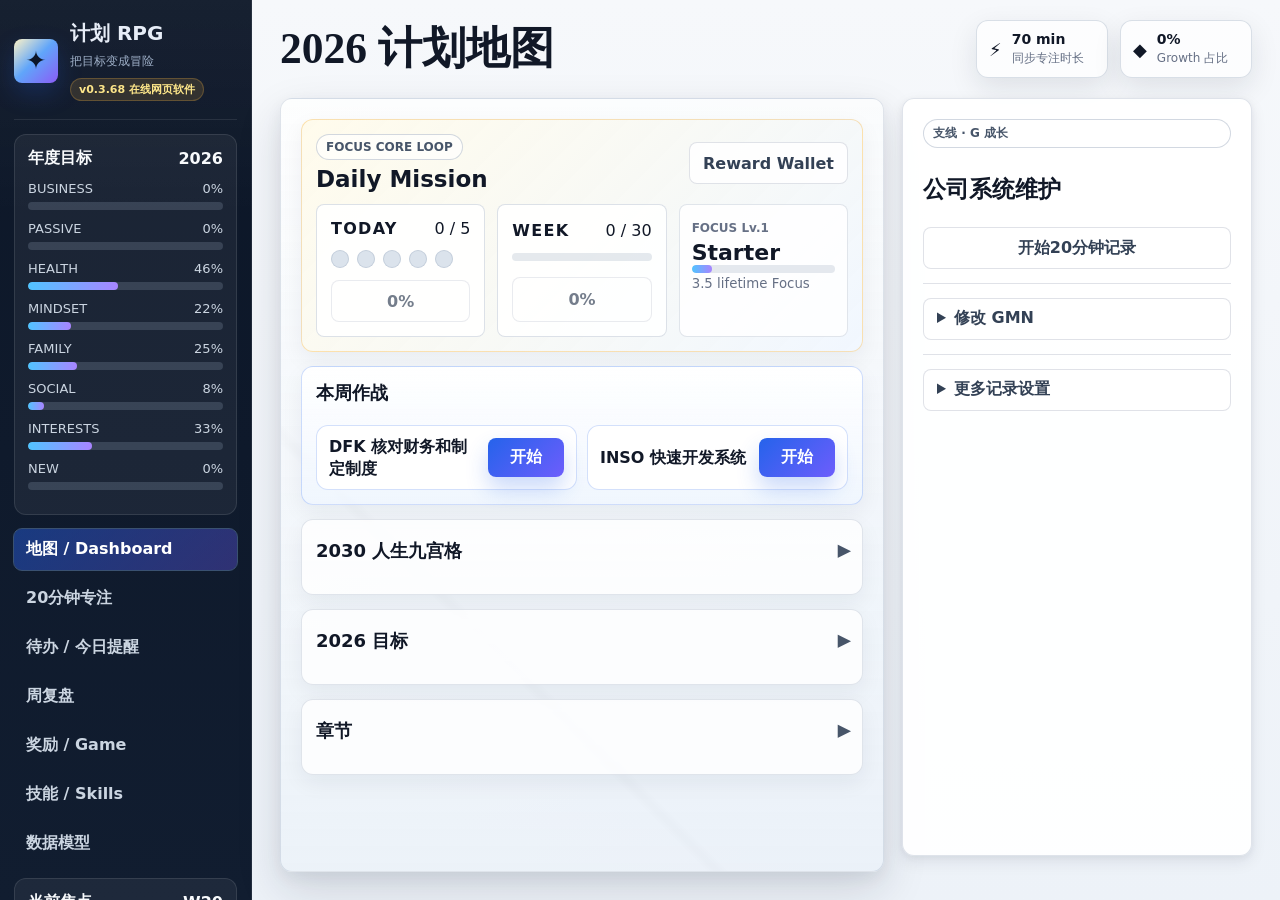
==== commit a9eb4e16: "feat: add mindset review chapter" ====
--- a/index.html
+++ b/index.html
@@ -3,9 +3,9 @@
 <head>
   <meta charset="utf-8" />
   <meta name="viewport" content="width=device-width, initial-scale=1" />
-  <title>Plan RPG v0.3.67 / 计划 RPG</title>
+  <title>Plan RPG v0.3.68 / 计划 RPG</title>
   <link rel="icon" href="data:," />
-  <link rel="stylesheet" href="src/ui/styles.css?v=0.3.67" />
+  <link rel="stylesheet" href="src/ui/styles.css?v=0.3.68" />
 </head>
 <body>
   <div class="app">
@@ -15,7 +15,7 @@
         <div>
           <h1>计划 RPG</h1>
           <p>把目标变成冒险</p>
-          <span class="version">v0.3.67 在线网页软件</span>
+          <span class="version">v0.3.68 在线网页软件</span>
         </div>
       </div>
 
@@ -404,28 +404,28 @@
     </div>
   </div>
 
-  <script src="src/config/app-config.js?v=0.3.67"></script>
-  <script src="src/game/game-config.js?v=0.3.67"></script>
-  <script src="src/skills/skill-config.js?v=0.3.67"></script>
-  <script src="src/models/seed-data.js?v=0.3.67"></script>
-  <script src="src/state/app-state.js?v=0.3.67"></script>
-  <script src="src/storage/local-cache.js?v=0.3.67"></script>
-  <script src="src/storage/sheet-api.js?v=0.3.67"></script>
-  <script src="src/services/task-service.js?v=0.3.67"></script>
-  <script src="src/services/todo-service.js?v=0.3.67"></script>
-  <script src="src/services/session-service.js?v=0.3.67"></script>
-  <script src="src/game/game-service.js?v=0.3.67"></script>
-  <script src="src/skills/skill-service.js?v=0.3.67"></script>
-  <script src="src/ui/render-dashboard.js?v=0.3.67"></script>
-  <script src="src/ui/render-detail.js?v=0.3.67"></script>
-  <script src="src/ui/render-focus.js?v=0.3.67"></script>
-  <script src="src/ui/render-todos.js?v=0.3.67"></script>
-  <script src="src/ui/render-review.js?v=0.3.67"></script>
-  <script src="src/ui/render-skills.js?v=0.3.67"></script>
-  <script src="src/ui/render-game.js?v=0.3.67"></script>
-  <script src="src/ui/render-model.js?v=0.3.67"></script>
-  <script src="src/ui/render-sheet-settings.js?v=0.3.67"></script>
-  <script src="src/main.js?v=0.3.67"></script>
+  <script src="src/config/app-config.js?v=0.3.68"></script>
+  <script src="src/game/game-config.js?v=0.3.68"></script>
+  <script src="src/skills/skill-config.js?v=0.3.68"></script>
+  <script src="src/models/seed-data.js?v=0.3.68"></script>
+  <script src="src/state/app-state.js?v=0.3.68"></script>
+  <script src="src/storage/local-cache.js?v=0.3.68"></script>
+  <script src="src/storage/sheet-api.js?v=0.3.68"></script>
+  <script src="src/services/task-service.js?v=0.3.68"></script>
+  <script src="src/services/todo-service.js?v=0.3.68"></script>
+  <script src="src/services/session-service.js?v=0.3.68"></script>
+  <script src="src/game/game-service.js?v=0.3.68"></script>
+  <script src="src/skills/skill-service.js?v=0.3.68"></script>
+  <script src="src/ui/render-dashboard.js?v=0.3.68"></script>
+  <script src="src/ui/render-detail.js?v=0.3.68"></script>
+  <script src="src/ui/render-focus.js?v=0.3.68"></script>
+  <script src="src/ui/render-todos.js?v=0.3.68"></script>
+  <script src="src/ui/render-review.js?v=0.3.68"></script>
+  <script src="src/ui/render-skills.js?v=0.3.68"></script>
+  <script src="src/ui/render-game.js?v=0.3.68"></script>
+  <script src="src/ui/render-model.js?v=0.3.68"></script>
+  <script src="src/ui/render-sheet-settings.js?v=0.3.68"></script>
+  <script src="src/main.js?v=0.3.68"></script>
 </body>
 </html>
 
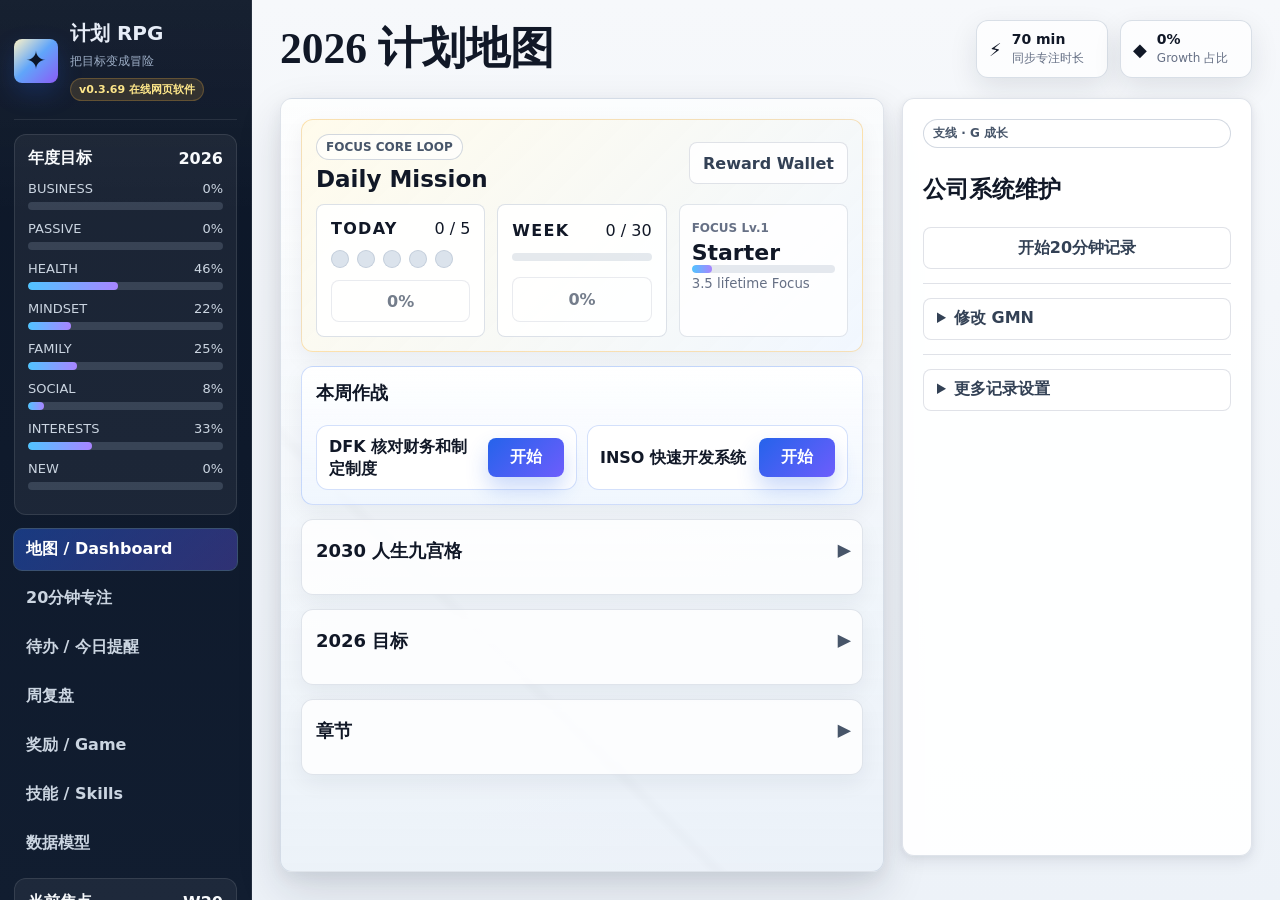
==== commit f8cc0619: "feat: add reward redemption flow" ====
--- a/index.html
+++ b/index.html
@@ -3,9 +3,9 @@
 <head>
   <meta charset="utf-8" />
   <meta name="viewport" content="width=device-width, initial-scale=1" />
-  <title>Plan RPG v0.3.68 / 计划 RPG</title>
+  <title>Plan RPG v0.3.69 / 计划 RPG</title>
   <link rel="icon" href="data:," />
-  <link rel="stylesheet" href="src/ui/styles.css?v=0.3.68" />
+  <link rel="stylesheet" href="src/ui/styles.css?v=0.3.69" />
 </head>
 <body>
   <div class="app">
@@ -15,7 +15,7 @@
         <div>
           <h1>计划 RPG</h1>
           <p>把目标变成冒险</p>
-          <span class="version">v0.3.68 在线网页软件</span>
+          <span class="version">v0.3.69 在线网页软件</span>
         </div>
       </div>
 
@@ -404,28 +404,28 @@
     </div>
   </div>
 
-  <script src="src/config/app-config.js?v=0.3.68"></script>
-  <script src="src/game/game-config.js?v=0.3.68"></script>
-  <script src="src/skills/skill-config.js?v=0.3.68"></script>
-  <script src="src/models/seed-data.js?v=0.3.68"></script>
-  <script src="src/state/app-state.js?v=0.3.68"></script>
-  <script src="src/storage/local-cache.js?v=0.3.68"></script>
-  <script src="src/storage/sheet-api.js?v=0.3.68"></script>
-  <script src="src/services/task-service.js?v=0.3.68"></script>
-  <script src="src/services/todo-service.js?v=0.3.68"></script>
-  <script src="src/services/session-service.js?v=0.3.68"></script>
-  <script src="src/game/game-service.js?v=0.3.68"></script>
-  <script src="src/skills/skill-service.js?v=0.3.68"></script>
-  <script src="src/ui/render-dashboard.js?v=0.3.68"></script>
-  <script src="src/ui/render-detail.js?v=0.3.68"></script>
-  <script src="src/ui/render-focus.js?v=0.3.68"></script>
-  <script src="src/ui/render-todos.js?v=0.3.68"></script>
-  <script src="src/ui/render-review.js?v=0.3.68"></script>
-  <script src="src/ui/render-skills.js?v=0.3.68"></script>
-  <script src="src/ui/render-game.js?v=0.3.68"></script>
-  <script src="src/ui/render-model.js?v=0.3.68"></script>
-  <script src="src/ui/render-sheet-settings.js?v=0.3.68"></script>
-  <script src="src/main.js?v=0.3.68"></script>
+  <script src="src/config/app-config.js?v=0.3.69"></script>
+  <script src="src/game/game-config.js?v=0.3.69"></script>
+  <script src="src/skills/skill-config.js?v=0.3.69"></script>
+  <script src="src/models/seed-data.js?v=0.3.69"></script>
+  <script src="src/state/app-state.js?v=0.3.69"></script>
+  <script src="src/storage/local-cache.js?v=0.3.69"></script>
+  <script src="src/storage/sheet-api.js?v=0.3.69"></script>
+  <script src="src/services/task-service.js?v=0.3.69"></script>
+  <script src="src/services/todo-service.js?v=0.3.69"></script>
+  <script src="src/services/session-service.js?v=0.3.69"></script>
+  <script src="src/game/game-service.js?v=0.3.69"></script>
+  <script src="src/skills/skill-service.js?v=0.3.69"></script>
+  <script src="src/ui/render-dashboard.js?v=0.3.69"></script>
+  <script src="src/ui/render-detail.js?v=0.3.69"></script>
+  <script src="src/ui/render-focus.js?v=0.3.69"></script>
+  <script src="src/ui/render-todos.js?v=0.3.69"></script>
+  <script src="src/ui/render-review.js?v=0.3.69"></script>
+  <script src="src/ui/render-skills.js?v=0.3.69"></script>
+  <script src="src/ui/render-game.js?v=0.3.69"></script>
+  <script src="src/ui/render-model.js?v=0.3.69"></script>
+  <script src="src/ui/render-sheet-settings.js?v=0.3.69"></script>
+  <script src="src/main.js?v=0.3.69"></script>
 </body>
 </html>
 
--- a/src/ui/styles.css
+++ b/src/ui/styles.css
@@ -1457,6 +1457,231 @@
 }
 .reward-reveal.rarity-legendary .chest-visual {
   box-shadow: 0 0 0 8px rgba(245, 158, 11, .16), 0 24px 70px rgba(217, 119, 6, .34);
+}
+.reward-wallet-grid {
+  display: grid;
+  gap: 10px;
+}
+.reward-wallet-card {
+  display: grid;
+  grid-template-columns: minmax(0, 1fr) auto;
+  gap: 12px;
+  align-items: center;
+  border: 1px solid rgba(148, 163, 184, .28);
+  border-left: 4px solid var(--rarity-color);
+  border-radius: 8px;
+  background: rgba(255, 255, 255, .9);
+  padding: 12px;
+}
+.reward-wallet-card.redeeming {
+  background: rgba(239, 246, 255, .92);
+}
+.reward-wallet-card.expiring {
+  border-color: rgba(220, 38, 38, .7);
+  box-shadow: inset 0 3px 0 rgba(220, 38, 38, .84), 0 10px 24px rgba(220, 38, 38, .1);
+}
+.reward-wallet-main {
+  display: flex;
+  align-items: center;
+  min-width: 0;
+  gap: 10px;
+}
+.reward-title-row {
+  display: flex;
+  min-width: 0;
+  align-items: center;
+  gap: 7px;
+}
+.reward-title-row b {
+  overflow: hidden;
+  text-overflow: ellipsis;
+  white-space: nowrap;
+}
+.reward-wallet-main small {
+  display: block;
+  margin-top: 4px;
+  color: var(--muted);
+}
+.rarity-chip {
+  flex: 0 0 auto;
+  border-radius: 999px;
+  background: color-mix(in srgb, var(--rarity-color) 13%, white);
+  color: var(--rarity-color);
+  font-size: 11px;
+  font-weight: 900;
+  padding: 2px 7px;
+}
+.reward-wallet-action {
+  display: flex;
+  align-items: center;
+  justify-content: flex-end;
+}
+.reward-wallet-action button {
+  min-width: 92px;
+}
+.reward-complete {
+  background: #059669;
+}
+.reward-timer {
+  min-width: 92px;
+  border: 1px solid rgba(37, 99, 235, .28);
+  border-radius: 7px;
+  background: rgba(239, 246, 255, .9);
+  color: #1d4ed8;
+  font-family: ui-monospace, SFMono-Regular, Menlo, monospace;
+  font-size: 15px;
+  font-weight: 900;
+  padding: 9px 10px;
+  text-align: center;
+}
+.reward-note-label {
+  grid-column: 1 / -1;
+  color: var(--muted);
+  font-size: 12px;
+  font-weight: 800;
+}
+.reward-note-label input {
+  box-sizing: border-box;
+  width: 100%;
+  margin-top: 6px;
+}
+.reward-history-stats {
+  display: grid;
+  grid-template-columns: repeat(4, minmax(0, 1fr));
+  gap: 8px;
+  margin-bottom: 12px;
+}
+.reward-history-stats div {
+  border: 1px solid rgba(148, 163, 184, .25);
+  border-radius: 7px;
+  background: rgba(248, 250, 252, .84);
+  padding: 9px;
+}
+.reward-history-stats span {
+  display: block;
+  color: var(--muted);
+  font-size: 11px;
+  font-weight: 800;
+}
+.reward-history-stats b {
+  display: block;
+  margin-top: 3px;
+  font-size: 18px;
+}
+.reward-history-stats.warning div:last-child {
+  border-color: rgba(220, 38, 38, .56);
+  color: #b91c1c;
+}
+.reward-rate-warning {
+  margin: -2px 0 12px;
+  color: #b91c1c;
+  font-size: 12px;
+  font-weight: 800;
+}
+.draw-row {
+  grid-template-columns: minmax(0, 1fr) auto minmax(68px, auto) auto;
+}
+.reward-reveal.charging {
+  position: relative;
+  overflow: hidden;
+}
+.reward-charge-aura,
+.reward-burst-aura,
+.reward-gold-rays {
+  position: absolute;
+  pointer-events: none;
+}
+.reward-charge-aura {
+  width: 210px;
+  height: 210px;
+  border-radius: 50%;
+  background: radial-gradient(circle, rgba(255,255,255,.98) 0%, rgba(255,255,255,.42) 34%, transparent 70%);
+  animation: rewardCharge 2s ease-in-out forwards;
+}
+.reward-reveal.charging .chest-visual {
+  position: relative;
+  z-index: 1;
+  animation: chestCharge 2s ease-in-out forwards;
+}
+.reward-reveal.burst {
+  position: relative;
+  min-height: 240px;
+  overflow: hidden;
+}
+.reward-burst-aura {
+  width: 300px;
+  height: 300px;
+  border-radius: 50%;
+  background: radial-gradient(circle, color-mix(in srgb, var(--rarity-color) 55%, transparent), transparent 68%);
+  animation: rewardBurst var(--burst-duration) ease-out forwards;
+}
+.reward-reveal.burst .chest-visual {
+  position: relative;
+  z-index: 2;
+  animation: burstChest var(--burst-duration) cubic-bezier(.2, .8, .2, 1) forwards;
+}
+.reward-gold-rays {
+  width: 360px;
+  height: 360px;
+  border-radius: 50%;
+  background: repeating-conic-gradient(from 0deg, rgba(251, 191, 36, .56) 0 6deg, transparent 6deg 23deg);
+  animation: goldRays 2.6s linear forwards;
+}
+.reward-reveal.legendary-burst {
+  animation: rewardShake .46s linear both;
+}
+.pity-triggered {
+  color: #b45309;
+  font-weight: 900;
+}
+@keyframes rewardCharge {
+  0%, 100% { opacity: .35; transform: scale(.78); }
+  50% { opacity: 1; transform: scale(1.16); }
+}
+@keyframes chestCharge {
+  0%, 100% { transform: scale(1); filter: brightness(1); }
+  50% { transform: scale(1.08); filter: brightness(1.8); }
+}
+@keyframes rewardBurst {
+  0% { opacity: 0; transform: scale(.35); }
+  35% { opacity: 1; }
+  100% { opacity: .12; transform: scale(1.18); }
+}
+@keyframes burstChest {
+  0% { opacity: .2; transform: scale(.65); }
+  26% { opacity: 1; transform: scale(1.17); }
+  100% { opacity: 1; transform: scale(1); }
+}
+@keyframes goldRays {
+  from { opacity: .1; transform: rotate(0deg) scale(.55); }
+  35% { opacity: .9; }
+  to { opacity: .16; transform: rotate(175deg) scale(1.06); }
+}
+@keyframes rewardShake {
+  0%, 100% { transform: translateX(0); }
+  20% { transform: translateX(-7px); }
+  40% { transform: translateX(7px); }
+  60% { transform: translateX(-4px); }
+  80% { transform: translateX(4px); }
+}
+@media (max-width: 640px) {
+  .reward-wallet-card {
+    grid-template-columns: 1fr;
+  }
+  .reward-wallet-action,
+  .reward-wallet-action button,
+  .reward-timer {
+    width: 100%;
+  }
+  .reward-history-stats {
+    grid-template-columns: repeat(2, minmax(0, 1fr));
+  }
+  .draw-row {
+    grid-template-columns: minmax(0, 1fr) auto;
+  }
+  .draw-row small:last-child {
+    grid-column: 1 / -1;
+  }
 }
 @keyframes chestPulse {
   0%, 100% { transform: translateY(0) scale(1); }
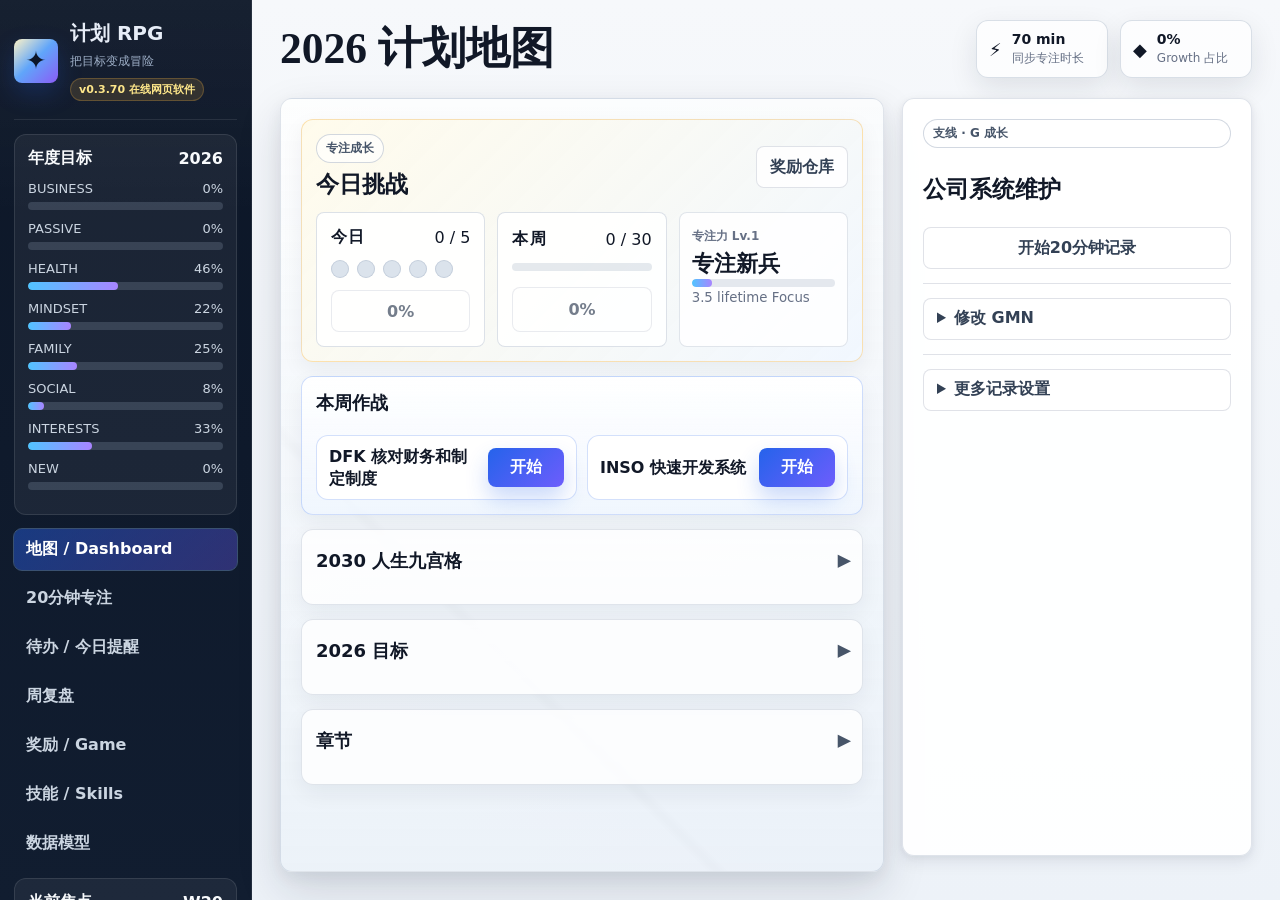
==== commit 0f594df7: "feat: localize game and skill interface" ====
--- a/index.html
+++ b/index.html
@@ -3,9 +3,9 @@
 <head>
   <meta charset="utf-8" />
   <meta name="viewport" content="width=device-width, initial-scale=1" />
-  <title>Plan RPG v0.3.69 / 计划 RPG</title>
+  <title>Plan RPG v0.3.70 / 计划 RPG</title>
   <link rel="icon" href="data:," />
-  <link rel="stylesheet" href="src/ui/styles.css?v=0.3.69" />
+  <link rel="stylesheet" href="src/ui/styles.css?v=0.3.70" />
 </head>
 <body>
   <div class="app">
@@ -15,7 +15,7 @@
         <div>
           <h1>计划 RPG</h1>
           <p>把目标变成冒险</p>
-          <span class="version">v0.3.69 在线网页软件</span>
+          <span class="version">v0.3.70 在线网页软件</span>
         </div>
       </div>
 
@@ -396,7 +396,7 @@
       <div class="row">
         <div>
           <span class="pill">Reward Chest</span>
-          <h3>Mission Reward</h3>
+          <h3>任务宝箱</h3>
         </div>
         <button class="ghost" data-close-modal="rewardModal">关闭</button>
       </div>
@@ -404,28 +404,28 @@
     </div>
   </div>
 
-  <script src="src/config/app-config.js?v=0.3.69"></script>
-  <script src="src/game/game-config.js?v=0.3.69"></script>
-  <script src="src/skills/skill-config.js?v=0.3.69"></script>
-  <script src="src/models/seed-data.js?v=0.3.69"></script>
-  <script src="src/state/app-state.js?v=0.3.69"></script>
-  <script src="src/storage/local-cache.js?v=0.3.69"></script>
-  <script src="src/storage/sheet-api.js?v=0.3.69"></script>
-  <script src="src/services/task-service.js?v=0.3.69"></script>
-  <script src="src/services/todo-service.js?v=0.3.69"></script>
-  <script src="src/services/session-service.js?v=0.3.69"></script>
-  <script src="src/game/game-service.js?v=0.3.69"></script>
-  <script src="src/skills/skill-service.js?v=0.3.69"></script>
-  <script src="src/ui/render-dashboard.js?v=0.3.69"></script>
-  <script src="src/ui/render-detail.js?v=0.3.69"></script>
-  <script src="src/ui/render-focus.js?v=0.3.69"></script>
-  <script src="src/ui/render-todos.js?v=0.3.69"></script>
-  <script src="src/ui/render-review.js?v=0.3.69"></script>
-  <script src="src/ui/render-skills.js?v=0.3.69"></script>
-  <script src="src/ui/render-game.js?v=0.3.69"></script>
-  <script src="src/ui/render-model.js?v=0.3.69"></script>
-  <script src="src/ui/render-sheet-settings.js?v=0.3.69"></script>
-  <script src="src/main.js?v=0.3.69"></script>
+  <script src="src/config/app-config.js?v=0.3.70"></script>
+  <script src="src/game/game-config.js?v=0.3.70"></script>
+  <script src="src/skills/skill-config.js?v=0.3.70"></script>
+  <script src="src/models/seed-data.js?v=0.3.70"></script>
+  <script src="src/state/app-state.js?v=0.3.70"></script>
+  <script src="src/storage/local-cache.js?v=0.3.70"></script>
+  <script src="src/storage/sheet-api.js?v=0.3.70"></script>
+  <script src="src/services/task-service.js?v=0.3.70"></script>
+  <script src="src/services/todo-service.js?v=0.3.70"></script>
+  <script src="src/services/session-service.js?v=0.3.70"></script>
+  <script src="src/game/game-service.js?v=0.3.70"></script>
+  <script src="src/skills/skill-service.js?v=0.3.70"></script>
+  <script src="src/ui/render-dashboard.js?v=0.3.70"></script>
+  <script src="src/ui/render-detail.js?v=0.3.70"></script>
+  <script src="src/ui/render-focus.js?v=0.3.70"></script>
+  <script src="src/ui/render-todos.js?v=0.3.70"></script>
+  <script src="src/ui/render-review.js?v=0.3.70"></script>
+  <script src="src/ui/render-skills.js?v=0.3.70"></script>
+  <script src="src/ui/render-game.js?v=0.3.70"></script>
+  <script src="src/ui/render-model.js?v=0.3.70"></script>
+  <script src="src/ui/render-sheet-settings.js?v=0.3.70"></script>
+  <script src="src/main.js?v=0.3.70"></script>
 </body>
 </html>
 
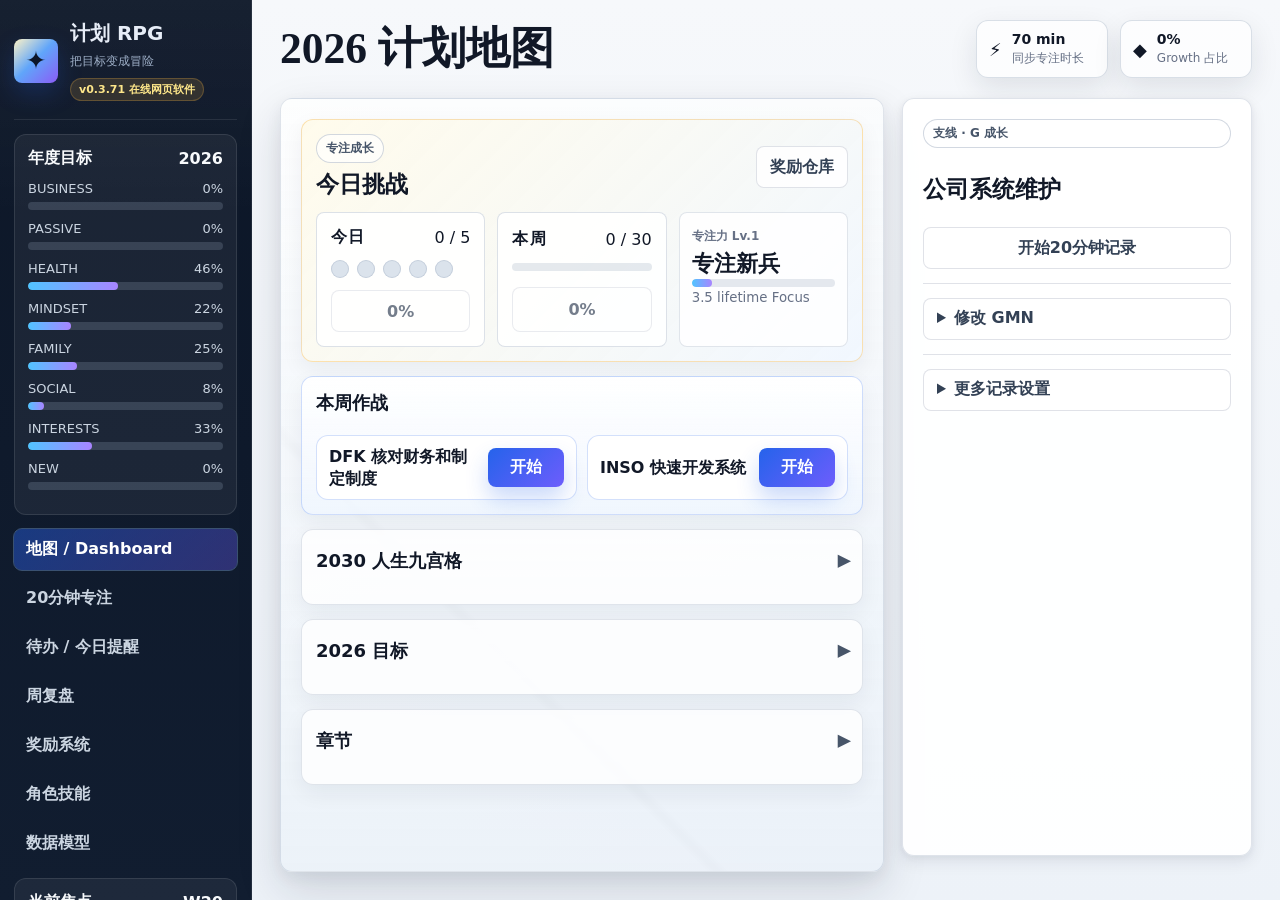
==== commit c8440903: "feat: finish chinese game labels" ====
--- a/index.html
+++ b/index.html
@@ -3,9 +3,9 @@
 <head>
   <meta charset="utf-8" />
   <meta name="viewport" content="width=device-width, initial-scale=1" />
-  <title>Plan RPG v0.3.70 / 计划 RPG</title>
+  <title>Plan RPG v0.3.71 / 计划 RPG</title>
   <link rel="icon" href="data:," />
-  <link rel="stylesheet" href="src/ui/styles.css?v=0.3.70" />
+  <link rel="stylesheet" href="src/ui/styles.css?v=0.3.71" />
 </head>
 <body>
   <div class="app">
@@ -15,7 +15,7 @@
         <div>
           <h1>计划 RPG</h1>
           <p>把目标变成冒险</p>
-          <span class="version">v0.3.70 在线网页软件</span>
+          <span class="version">v0.3.71 在线网页软件</span>
         </div>
       </div>
 
@@ -29,8 +29,8 @@
         <button data-screen="focus">20分钟专注</button>
         <button data-screen="todos">待办 / 今日提醒</button>
         <button data-screen="review">周复盘</button>
-        <button data-screen="game">奖励 / Game</button>
-        <button data-screen="skills">技能 / Skills</button>
+        <button data-screen="game">奖励系统</button>
+        <button data-screen="skills">角色技能</button>
         <button data-screen="model">数据模型</button>
       </nav>
 
@@ -40,7 +40,7 @@
       </div>
 
       <div class="side-card">
-        <div class="side-title"><span>Skills 技能</span><span>CEO</span></div>
+        <div class="side-title"><span>角色技能</span><span>CEO</span></div>
         <div id="skillMini"></div>
       </div>
 
@@ -297,8 +297,8 @@
       <section id="skills" class="screen">
         <div class="skill-tree">
           <div class="panel">
-            <span class="pill">CEO Skill Tree</span>
-            <h3>技能 / Skills</h3>
+            <span class="pill">角色技能树</span>
+            <h3>角色技能</h3>
             <div class="skill-grid" id="skillList"></div>
           </div>
           <div class="panel" id="skillDetail"></div>
@@ -395,7 +395,7 @@
     <div class="modal reward-modal">
       <div class="row">
         <div>
-          <span class="pill">Reward Chest</span>
+          <span class="pill">奖励宝箱</span>
           <h3>任务宝箱</h3>
         </div>
         <button class="ghost" data-close-modal="rewardModal">关闭</button>
@@ -404,28 +404,28 @@
     </div>
   </div>
 
-  <script src="src/config/app-config.js?v=0.3.70"></script>
-  <script src="src/game/game-config.js?v=0.3.70"></script>
-  <script src="src/skills/skill-config.js?v=0.3.70"></script>
-  <script src="src/models/seed-data.js?v=0.3.70"></script>
-  <script src="src/state/app-state.js?v=0.3.70"></script>
-  <script src="src/storage/local-cache.js?v=0.3.70"></script>
-  <script src="src/storage/sheet-api.js?v=0.3.70"></script>
-  <script src="src/services/task-service.js?v=0.3.70"></script>
-  <script src="src/services/todo-service.js?v=0.3.70"></script>
-  <script src="src/services/session-service.js?v=0.3.70"></script>
-  <script src="src/game/game-service.js?v=0.3.70"></script>
-  <script src="src/skills/skill-service.js?v=0.3.70"></script>
-  <script src="src/ui/render-dashboard.js?v=0.3.70"></script>
-  <script src="src/ui/render-detail.js?v=0.3.70"></script>
-  <script src="src/ui/render-focus.js?v=0.3.70"></script>
-  <script src="src/ui/render-todos.js?v=0.3.70"></script>
-  <script src="src/ui/render-review.js?v=0.3.70"></script>
-  <script src="src/ui/render-skills.js?v=0.3.70"></script>
-  <script src="src/ui/render-game.js?v=0.3.70"></script>
-  <script src="src/ui/render-model.js?v=0.3.70"></script>
-  <script src="src/ui/render-sheet-settings.js?v=0.3.70"></script>
-  <script src="src/main.js?v=0.3.70"></script>
+  <script src="src/config/app-config.js?v=0.3.71"></script>
+  <script src="src/game/game-config.js?v=0.3.71"></script>
+  <script src="src/skills/skill-config.js?v=0.3.71"></script>
+  <script src="src/models/seed-data.js?v=0.3.71"></script>
+  <script src="src/state/app-state.js?v=0.3.71"></script>
+  <script src="src/storage/local-cache.js?v=0.3.71"></script>
+  <script src="src/storage/sheet-api.js?v=0.3.71"></script>
+  <script src="src/services/task-service.js?v=0.3.71"></script>
+  <script src="src/services/todo-service.js?v=0.3.71"></script>
+  <script src="src/services/session-service.js?v=0.3.71"></script>
+  <script src="src/game/game-service.js?v=0.3.71"></script>
+  <script src="src/skills/skill-service.js?v=0.3.71"></script>
+  <script src="src/ui/render-dashboard.js?v=0.3.71"></script>
+  <script src="src/ui/render-detail.js?v=0.3.71"></script>
+  <script src="src/ui/render-focus.js?v=0.3.71"></script>
+  <script src="src/ui/render-todos.js?v=0.3.71"></script>
+  <script src="src/ui/render-review.js?v=0.3.71"></script>
+  <script src="src/ui/render-skills.js?v=0.3.71"></script>
+  <script src="src/ui/render-game.js?v=0.3.71"></script>
+  <script src="src/ui/render-model.js?v=0.3.71"></script>
+  <script src="src/ui/render-sheet-settings.js?v=0.3.71"></script>
+  <script src="src/main.js?v=0.3.71"></script>
 </body>
 </html>
 
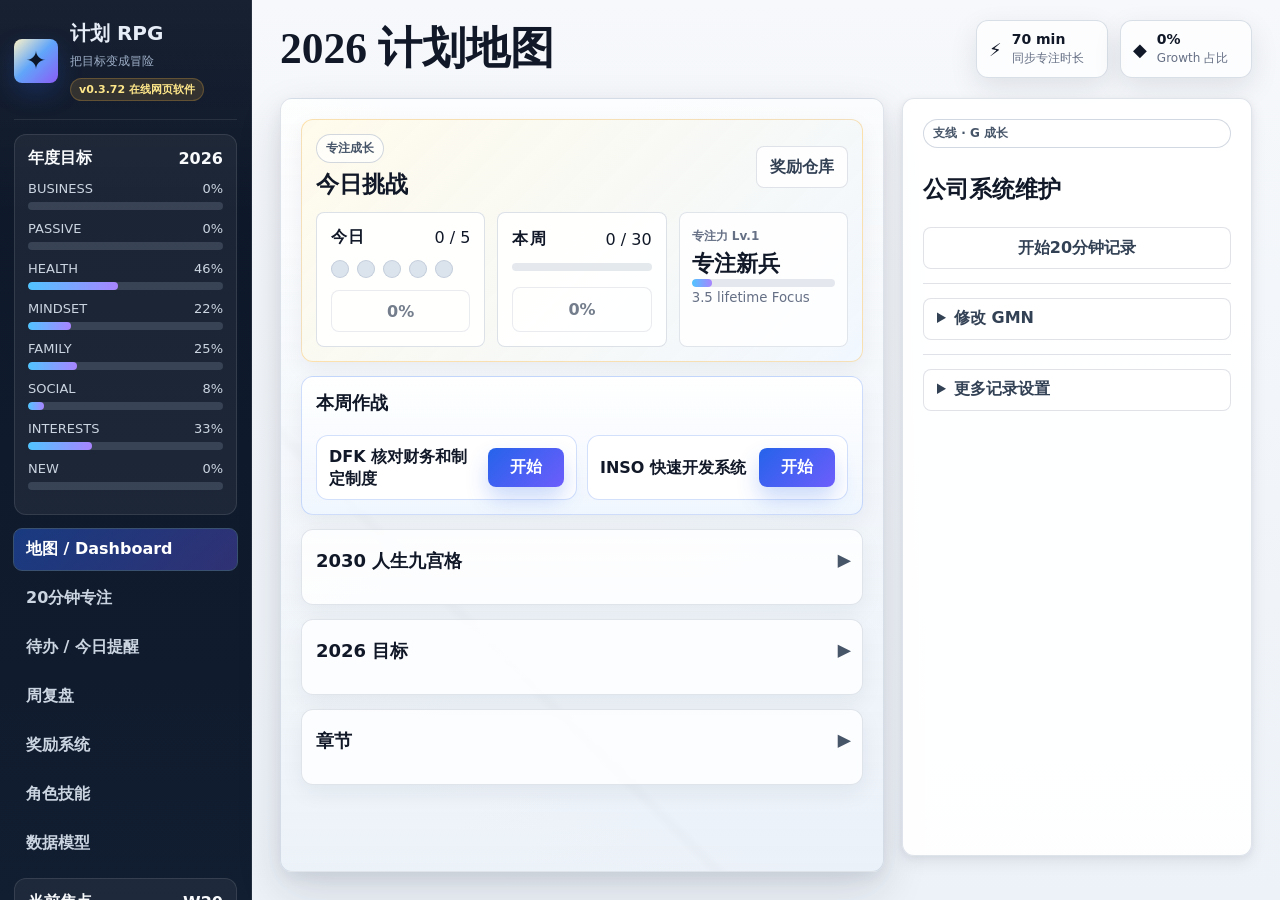
==== commit 4d038cac: "Speed up cloud reads and rework the weekly review UI Sync: pullMetricLogsFromSheet, pullTodosFromShe" ====
--- a/index.html
+++ b/index.html
@@ -3,9 +3,9 @@
 <head>
   <meta charset="utf-8" />
   <meta name="viewport" content="width=device-width, initial-scale=1" />
-  <title>Plan RPG v0.3.71 / 计划 RPG</title>
+  <title>Plan RPG v0.3.72 / 计划 RPG</title>
   <link rel="icon" href="data:," />
-  <link rel="stylesheet" href="src/ui/styles.css?v=0.3.71" />
+  <link rel="stylesheet" href="src/ui/styles.css?v=0.3.72" />
 </head>
 <body>
   <div class="app">
@@ -15,7 +15,7 @@
         <div>
           <h1>计划 RPG</h1>
           <p>把目标变成冒险</p>
-          <span class="version">v0.3.71 在线网页软件</span>
+          <span class="version">v0.3.72 在线网页软件</span>
         </div>
       </div>
 
@@ -240,6 +240,9 @@
               <button class="secondary" id="reviewCurrentWeekBtn" type="button">本周</button>
               <button class="secondary" id="reviewNextWeekBtn" type="button">下一周 →</button>
             </div>
+            <label class="review-week-jump">跳到某一周
+              <select id="reviewWeekJump" aria-label="跳到某一周"></select>
+            </label>
             <h3 id="reviewWeekTitle">本周自动汇总</h3>
             <div class="review-cards">
               <div class="metric"><span>Total</span><b id="metricTotal">0</b></div>
@@ -252,44 +255,43 @@
               <div class="summary-stat"><span>对比前一周</span><b id="reviewVsLastWeek">0 min</b></div>
               <div class="summary-stat"><span>方向判断</span><b id="reviewDirectionBadge">待开始</b></div>
             </div>
-            <div class="review-section">
+
+            <div class="review-tabs" role="tablist" aria-label="复盘内容切换">
+              <button class="review-tab active" type="button" data-review-tab="focus" role="tab" aria-selected="true">主要花在哪里</button>
+              <button class="review-tab" type="button" data-review-tab="notes" role="tab" aria-selected="false">问题 / 亮点</button>
+              <button class="review-tab" type="button" data-review-tab="dynamic" role="tab" aria-selected="false">动态视图</button>
+              <button class="review-tab" type="button" data-review-tab="route" role="tab" aria-selected="false">下周路线</button>
+            </div>
+
+            <div class="review-tab-panel" data-review-panel="focus">
               <div class="review-block">
                 <h4>主要花在哪里</h4>
                 <div id="reviewFocusAreas"></div>
               </div>
-              <div class="review-block">
-                <h4>问题与解决</h4>
-                <div id="reviewProblemSolve"></div>
+            </div>
+            <div class="review-tab-panel hide" data-review-panel="notes">
+              <div class="review-section">
+                <div class="review-block">
+                  <h4>问题与解决</h4>
+                  <div id="reviewProblemSolve"></div>
+                </div>
+                <div class="review-block">
+                  <h4>好的 / 不好的</h4>
+                  <div id="reviewGoodBad"></div>
+                </div>
               </div>
-              <div class="review-block">
-                <h4>好的 / 不好的</h4>
-                <div id="reviewGoodBad"></div>
-              </div>
-            </div>
-            <div class="review-section" id="dynamicReview"></div>
-            <h4>下周建议路线</h4>
-            <div class="route" id="nextRoute"></div>
+            </div>
+            <div class="review-tab-panel hide" data-review-panel="dynamic">
+              <div class="review-section" id="dynamicReview"></div>
+            </div>
+            <div class="review-tab-panel hide" data-review-panel="route">
+              <h4>下周建议路线</h4>
+              <div class="route" id="nextRoute"></div>
+            </div>
           </div>
           <div class="panel">
             <h3>Session Logs</h3>
             <div class="log-list" id="logList"></div>
-            <div class="edit-panel hide" id="editPanel">
-              <h3>修改日志</h3>
-              <div class="form-grid">
-                <label>GMN<select id="editGmn"><option>G</option><option>M</option><option>N</option></select></label>
-                <label>任务<select id="editTask"></select></label>
-                <label>做了什么<textarea id="editWhat"></textarea></label>
-                <label>问题<textarea id="editProblem"></textarea></label>
-                <label>解决<textarea id="editSolution"></textarea></label>
-                <label>好的地方<textarea id="editGood"></textarea></label>
-                <label>不好的地方<textarea id="editBad"></textarea></label>
-                <label>下一步<textarea id="editNext"></textarea></label>
-              </div>
-              <div class="actions">
-                <button class="primary" id="updateLogBtn">保存修改</button>
-                <button class="secondary" id="cancelEditBtn">取消</button>
-              </div>
-            </div>
           </div>
         </div>
       </section>
@@ -404,28 +406,54 @@
     </div>
   </div>
 
-  <script src="src/config/app-config.js?v=0.3.71"></script>
-  <script src="src/game/game-config.js?v=0.3.71"></script>
-  <script src="src/skills/skill-config.js?v=0.3.71"></script>
-  <script src="src/models/seed-data.js?v=0.3.71"></script>
-  <script src="src/state/app-state.js?v=0.3.71"></script>
-  <script src="src/storage/local-cache.js?v=0.3.71"></script>
-  <script src="src/storage/sheet-api.js?v=0.3.71"></script>
-  <script src="src/services/task-service.js?v=0.3.71"></script>
-  <script src="src/services/todo-service.js?v=0.3.71"></script>
-  <script src="src/services/session-service.js?v=0.3.71"></script>
-  <script src="src/game/game-service.js?v=0.3.71"></script>
-  <script src="src/skills/skill-service.js?v=0.3.71"></script>
-  <script src="src/ui/render-dashboard.js?v=0.3.71"></script>
-  <script src="src/ui/render-detail.js?v=0.3.71"></script>
-  <script src="src/ui/render-focus.js?v=0.3.71"></script>
-  <script src="src/ui/render-todos.js?v=0.3.71"></script>
-  <script src="src/ui/render-review.js?v=0.3.71"></script>
-  <script src="src/ui/render-skills.js?v=0.3.71"></script>
-  <script src="src/ui/render-game.js?v=0.3.71"></script>
-  <script src="src/ui/render-model.js?v=0.3.71"></script>
-  <script src="src/ui/render-sheet-settings.js?v=0.3.71"></script>
-  <script src="src/main.js?v=0.3.71"></script>
+  <div class="modal-backdrop hide" id="editLogModal">
+    <div class="modal">
+      <div class="row">
+        <div>
+          <span class="pill">Session Log</span>
+          <h3>修改日志</h3>
+        </div>
+        <button class="ghost" data-close-modal="editLogModal">关闭</button>
+      </div>
+      <div class="form-grid">
+        <label>GMN<select id="editGmn"><option>G</option><option>M</option><option>N</option></select></label>
+        <label>任务<select id="editTask"></select></label>
+        <label>做了什么<textarea id="editWhat"></textarea></label>
+        <label>问题<textarea id="editProblem"></textarea></label>
+        <label>解决<textarea id="editSolution"></textarea></label>
+        <label>好的地方<textarea id="editGood"></textarea></label>
+        <label>不好的地方<textarea id="editBad"></textarea></label>
+        <label>下一步<textarea id="editNext"></textarea></label>
+      </div>
+      <div class="actions">
+        <button class="primary" id="updateLogBtn">保存修改</button>
+        <button class="secondary" id="cancelEditBtn">取消</button>
+      </div>
+    </div>
+  </div>
+
+  <script src="src/config/app-config.js?v=0.3.72"></script>
+  <script src="src/game/game-config.js?v=0.3.72"></script>
+  <script src="src/skills/skill-config.js?v=0.3.72"></script>
+  <script src="src/models/seed-data.js?v=0.3.72"></script>
+  <script src="src/state/app-state.js?v=0.3.72"></script>
+  <script src="src/storage/local-cache.js?v=0.3.72"></script>
+  <script src="src/storage/sheet-api.js?v=0.3.72"></script>
+  <script src="src/services/task-service.js?v=0.3.72"></script>
+  <script src="src/services/todo-service.js?v=0.3.72"></script>
+  <script src="src/services/session-service.js?v=0.3.72"></script>
+  <script src="src/game/game-service.js?v=0.3.72"></script>
+  <script src="src/skills/skill-service.js?v=0.3.72"></script>
+  <script src="src/ui/render-dashboard.js?v=0.3.72"></script>
+  <script src="src/ui/render-detail.js?v=0.3.72"></script>
+  <script src="src/ui/render-focus.js?v=0.3.72"></script>
+  <script src="src/ui/render-todos.js?v=0.3.72"></script>
+  <script src="src/ui/render-review.js?v=0.3.72"></script>
+  <script src="src/ui/render-skills.js?v=0.3.72"></script>
+  <script src="src/ui/render-game.js?v=0.3.72"></script>
+  <script src="src/ui/render-model.js?v=0.3.72"></script>
+  <script src="src/ui/render-sheet-settings.js?v=0.3.72"></script>
+  <script src="src/main.js?v=0.3.72"></script>
 </body>
 </html>
 
--- a/src/ui/styles.css
+++ b/src/ui/styles.css
@@ -1179,6 +1179,49 @@
   cursor: not-allowed;
   opacity: .42;
 }
+.review-week-jump {
+  display: flex;
+  align-items: center;
+  gap: 8px;
+  margin: 4px 0 4px;
+  font-size: 12px;
+  color: var(--muted);
+  font-weight: 700;
+}
+.review-week-jump select {
+  flex: 1;
+  min-height: 34px;
+  border-radius: 8px;
+  border: 1px solid var(--line);
+  background: rgba(255, 255, 255, .86);
+  padding: 4px 8px;
+  font-size: 13px;
+  color: #172033;
+}
+.review-tabs {
+  display: flex;
+  flex-wrap: wrap;
+  gap: 8px;
+  margin: 18px 0 14px;
+  border-bottom: 1px solid var(--line);
+  padding-bottom: 10px;
+}
+.review-tab {
+  min-height: 34px;
+  padding: 7px 14px;
+  border-radius: 999px;
+  border: 1px solid var(--line);
+  background: rgba(255, 255, 255, .78);
+  color: #475569;
+  font-weight: 800;
+  font-size: 13px;
+}
+.review-tab.active {
+  color: #fff;
+  background: #2563eb;
+  border-color: #2563eb;
+}
+.review-tab-panel.hide { display: none; }
 .metric {
   background: rgba(255, 255, 255, .86);
   border: 1px solid var(--line);
@@ -1196,11 +1239,6 @@
   flex-wrap: wrap;
   gap: 8px;
   justify-content: flex-end;
-}
-.edit-panel {
-  margin-top: 14px;
-  border-top: 1px solid var(--line);
-  padding-top: 14px;
 }
 .review-section {
   margin-top: 16px;
@@ -1238,6 +1276,10 @@
   color: var(--muted);
   font-size: 12px;
 }
+.summary-delta.delta-positive { color: #059669; }
+.summary-delta.delta-negative { color: #dc2626; }
+.summary-delta.delta-warn { color: #b45309; }
+.summary-delta.delta-neutral { color: #172033; }
 .review-text-list {
   display: grid;
   gap: 8px;
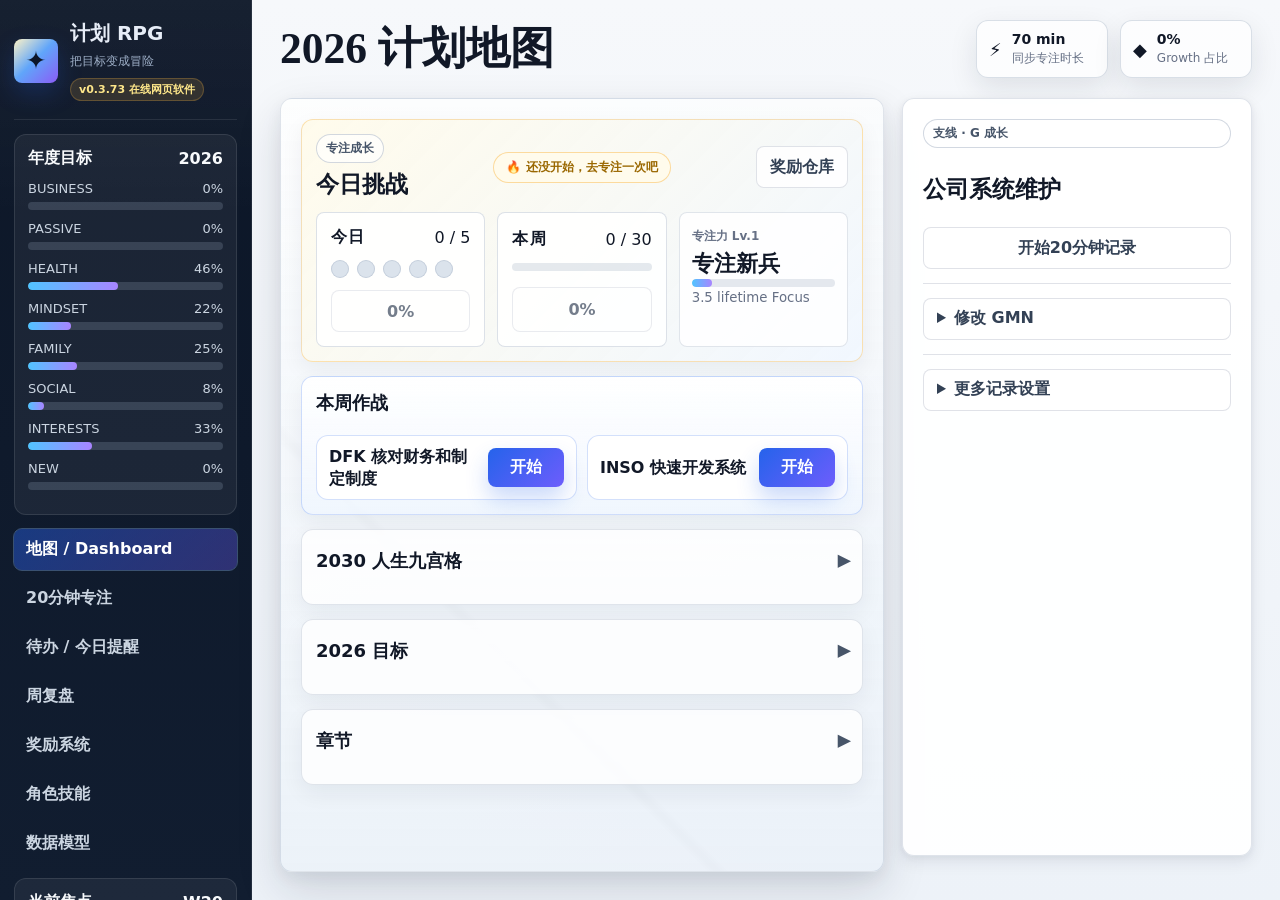
==== commit c2bd5508: "Add focus streak, goal distance text, and a mobile layout fix - New focusStreakState() tracks consec" ====
--- a/index.html
+++ b/index.html
@@ -3,9 +3,9 @@
 <head>
   <meta charset="utf-8" />
   <meta name="viewport" content="width=device-width, initial-scale=1" />
-  <title>Plan RPG v0.3.72 / 计划 RPG</title>
+  <title>Plan RPG v0.3.73 / 计划 RPG</title>
   <link rel="icon" href="data:," />
-  <link rel="stylesheet" href="src/ui/styles.css?v=0.3.72" />
+  <link rel="stylesheet" href="src/ui/styles.css?v=0.3.73" />
 </head>
 <body>
   <div class="app">
@@ -15,7 +15,7 @@
         <div>
           <h1>计划 RPG</h1>
           <p>把目标变成冒险</p>
-          <span class="version">v0.3.72 在线网页软件</span>
+          <span class="version">v0.3.73 在线网页软件</span>
         </div>
       </div>
 
@@ -432,28 +432,28 @@
     </div>
   </div>
 
-  <script src="src/config/app-config.js?v=0.3.72"></script>
-  <script src="src/game/game-config.js?v=0.3.72"></script>
-  <script src="src/skills/skill-config.js?v=0.3.72"></script>
-  <script src="src/models/seed-data.js?v=0.3.72"></script>
-  <script src="src/state/app-state.js?v=0.3.72"></script>
-  <script src="src/storage/local-cache.js?v=0.3.72"></script>
-  <script src="src/storage/sheet-api.js?v=0.3.72"></script>
-  <script src="src/services/task-service.js?v=0.3.72"></script>
-  <script src="src/services/todo-service.js?v=0.3.72"></script>
-  <script src="src/services/session-service.js?v=0.3.72"></script>
-  <script src="src/game/game-service.js?v=0.3.72"></script>
-  <script src="src/skills/skill-service.js?v=0.3.72"></script>
-  <script src="src/ui/render-dashboard.js?v=0.3.72"></script>
-  <script src="src/ui/render-detail.js?v=0.3.72"></script>
-  <script src="src/ui/render-focus.js?v=0.3.72"></script>
-  <script src="src/ui/render-todos.js?v=0.3.72"></script>
-  <script src="src/ui/render-review.js?v=0.3.72"></script>
-  <script src="src/ui/render-skills.js?v=0.3.72"></script>
-  <script src="src/ui/render-game.js?v=0.3.72"></script>
-  <script src="src/ui/render-model.js?v=0.3.72"></script>
-  <script src="src/ui/render-sheet-settings.js?v=0.3.72"></script>
-  <script src="src/main.js?v=0.3.72"></script>
+  <script src="src/config/app-config.js?v=0.3.73"></script>
+  <script src="src/game/game-config.js?v=0.3.73"></script>
+  <script src="src/skills/skill-config.js?v=0.3.73"></script>
+  <script src="src/models/seed-data.js?v=0.3.73"></script>
+  <script src="src/state/app-state.js?v=0.3.73"></script>
+  <script src="src/storage/local-cache.js?v=0.3.73"></script>
+  <script src="src/storage/sheet-api.js?v=0.3.73"></script>
+  <script src="src/services/task-service.js?v=0.3.73"></script>
+  <script src="src/services/todo-service.js?v=0.3.73"></script>
+  <script src="src/services/session-service.js?v=0.3.73"></script>
+  <script src="src/game/game-service.js?v=0.3.73"></script>
+  <script src="src/skills/skill-service.js?v=0.3.73"></script>
+  <script src="src/ui/render-dashboard.js?v=0.3.73"></script>
+  <script src="src/ui/render-detail.js?v=0.3.73"></script>
+  <script src="src/ui/render-focus.js?v=0.3.73"></script>
+  <script src="src/ui/render-todos.js?v=0.3.73"></script>
+  <script src="src/ui/render-review.js?v=0.3.73"></script>
+  <script src="src/ui/render-skills.js?v=0.3.73"></script>
+  <script src="src/ui/render-game.js?v=0.3.73"></script>
+  <script src="src/ui/render-model.js?v=0.3.73"></script>
+  <script src="src/ui/render-sheet-settings.js?v=0.3.73"></script>
+  <script src="src/main.js?v=0.3.73"></script>
 </body>
 </html>
 
--- a/src/ui/styles.css
+++ b/src/ui/styles.css
@@ -1301,6 +1301,7 @@
 .game-command-head,
 .game-section-head {
   display: flex;
+  flex-wrap: wrap;
   align-items: center;
   justify-content: space-between;
   gap: 12px;
@@ -1310,23 +1311,49 @@
 .game-section-head h3 {
   margin: 6px 0 0;
 }
+.streak-badge {
+  border-radius: 999px;
+  border: 1px solid rgba(245, 158, 11, .35);
+  background: rgba(255, 251, 235, .9);
+  color: #9a6700;
+  font-size: 12px;
+  font-weight: 900;
+  padding: 6px 12px;
+  white-space: nowrap;
+}
+.streak-badge.active {
+  border-color: rgba(220, 38, 38, .35);
+  background: rgba(255, 241, 242, .92);
+  color: #b42318;
+}
 .game-root {
   display: grid;
   gap: 16px;
 }
 .game-hero {
   display: flex;
+  flex-direction: column;
+  gap: 10px;
+  background: linear-gradient(135deg, rgba(15, 23, 42, .95), rgba(30, 41, 59, .92));
+  color: #f8fafc;
+}
+.game-hero-row {
+  display: flex;
+  flex-wrap: wrap;
   align-items: center;
   justify-content: space-between;
   gap: 16px;
-  background: linear-gradient(135deg, rgba(15, 23, 42, .95), rgba(30, 41, 59, .92));
-  color: #f8fafc;
 }
 .game-hero h3 { color: #fff; }
 .game-hero-stats {
   display: grid;
-  grid-template-columns: repeat(3, minmax(92px, 1fr));
-  gap: 10px;
+  grid-template-columns: repeat(auto-fit, minmax(92px, 1fr));
+  gap: 10px;
+}
+.streak-best {
+  color: #cbd5e1;
+  font-size: 12px;
+  font-weight: 700;
 }
 .game-hero-stats div,
 .game-level-card {
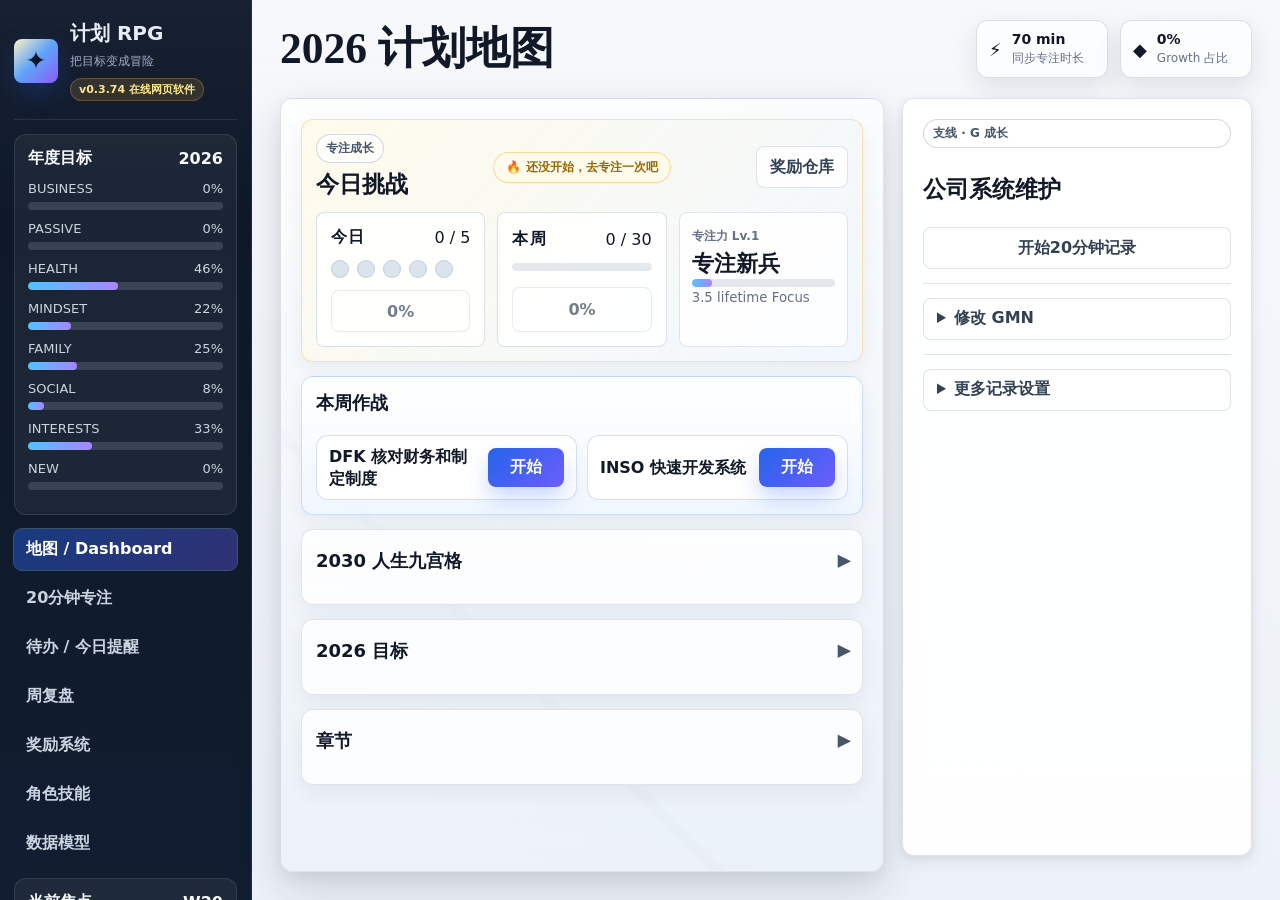
==== commit 928ff1be: "Redesign weekly review around time allocation + highlights, add timer reminder Review screen (user f" ====
--- a/index.html
+++ b/index.html
@@ -3,9 +3,9 @@
 <head>
   <meta charset="utf-8" />
   <meta name="viewport" content="width=device-width, initial-scale=1" />
-  <title>Plan RPG v0.3.73 / 计划 RPG</title>
+  <title>Plan RPG v0.3.74 / 计划 RPG</title>
   <link rel="icon" href="data:," />
-  <link rel="stylesheet" href="src/ui/styles.css?v=0.3.73" />
+  <link rel="stylesheet" href="src/ui/styles.css?v=0.3.74" />
 </head>
 <body>
   <div class="app">
@@ -15,7 +15,7 @@
         <div>
           <h1>计划 RPG</h1>
           <p>把目标变成冒险</p>
-          <span class="version">v0.3.73 在线网页软件</span>
+          <span class="version">v0.3.74 在线网页软件</span>
         </div>
       </div>
 
@@ -143,6 +143,7 @@
                 <button class="secondary" id="resetBtn">重置</button>
                 <button class="secondary" id="cancelFocusInlineBtn">取消本次</button>
               </div>
+              <button class="timer-reminder-toggle" id="timerReminderBtn" type="button">🔔 开启到点提醒</button>
             </div>
             <div id="skillRewardPreview"></div>
             <div class="actions">
@@ -256,20 +257,19 @@
               <div class="summary-stat"><span>方向判断</span><b id="reviewDirectionBadge">待开始</b></div>
             </div>
 
+            <div class="review-block review-time-block">
+              <h4>时间都花在哪了</h4>
+              <div id="reviewGmnSplit"></div>
+              <div class="time-allocation-list" id="reviewFocusAreas"></div>
+            </div>
+
             <div class="review-tabs" role="tablist" aria-label="复盘内容切换">
-              <button class="review-tab active" type="button" data-review-tab="focus" role="tab" aria-selected="true">主要花在哪里</button>
-              <button class="review-tab" type="button" data-review-tab="notes" role="tab" aria-selected="false">问题 / 亮点</button>
+              <button class="review-tab active" type="button" data-review-tab="notes" role="tab" aria-selected="true">问题 / 亮点</button>
               <button class="review-tab" type="button" data-review-tab="dynamic" role="tab" aria-selected="false">动态视图</button>
               <button class="review-tab" type="button" data-review-tab="route" role="tab" aria-selected="false">下周路线</button>
             </div>
 
-            <div class="review-tab-panel" data-review-panel="focus">
-              <div class="review-block">
-                <h4>主要花在哪里</h4>
-                <div id="reviewFocusAreas"></div>
-              </div>
-            </div>
-            <div class="review-tab-panel hide" data-review-panel="notes">
+            <div class="review-tab-panel" data-review-panel="notes">
               <div class="review-section">
                 <div class="review-block">
                   <h4>问题与解决</h4>
@@ -290,8 +290,12 @@
             </div>
           </div>
           <div class="panel">
-            <h3>Session Logs</h3>
-            <div class="log-list" id="logList"></div>
+            <h3>本周日志</h3>
+            <div id="reviewHighlights"></div>
+            <details class="review-all-logs">
+              <summary>全部本周日志 <span id="allLogsCount"></span></summary>
+              <div class="log-list" id="logList"></div>
+            </details>
           </div>
         </div>
       </section>
@@ -432,28 +436,28 @@
     </div>
   </div>
 
-  <script src="src/config/app-config.js?v=0.3.73"></script>
-  <script src="src/game/game-config.js?v=0.3.73"></script>
-  <script src="src/skills/skill-config.js?v=0.3.73"></script>
-  <script src="src/models/seed-data.js?v=0.3.73"></script>
-  <script src="src/state/app-state.js?v=0.3.73"></script>
-  <script src="src/storage/local-cache.js?v=0.3.73"></script>
-  <script src="src/storage/sheet-api.js?v=0.3.73"></script>
-  <script src="src/services/task-service.js?v=0.3.73"></script>
-  <script src="src/services/todo-service.js?v=0.3.73"></script>
-  <script src="src/services/session-service.js?v=0.3.73"></script>
-  <script src="src/game/game-service.js?v=0.3.73"></script>
-  <script src="src/skills/skill-service.js?v=0.3.73"></script>
-  <script src="src/ui/render-dashboard.js?v=0.3.73"></script>
-  <script src="src/ui/render-detail.js?v=0.3.73"></script>
-  <script src="src/ui/render-focus.js?v=0.3.73"></script>
-  <script src="src/ui/render-todos.js?v=0.3.73"></script>
-  <script src="src/ui/render-review.js?v=0.3.73"></script>
-  <script src="src/ui/render-skills.js?v=0.3.73"></script>
-  <script src="src/ui/render-game.js?v=0.3.73"></script>
-  <script src="src/ui/render-model.js?v=0.3.73"></script>
-  <script src="src/ui/render-sheet-settings.js?v=0.3.73"></script>
-  <script src="src/main.js?v=0.3.73"></script>
+  <script src="src/config/app-config.js?v=0.3.74"></script>
+  <script src="src/game/game-config.js?v=0.3.74"></script>
+  <script src="src/skills/skill-config.js?v=0.3.74"></script>
+  <script src="src/models/seed-data.js?v=0.3.74"></script>
+  <script src="src/state/app-state.js?v=0.3.74"></script>
+  <script src="src/storage/local-cache.js?v=0.3.74"></script>
+  <script src="src/storage/sheet-api.js?v=0.3.74"></script>
+  <script src="src/services/task-service.js?v=0.3.74"></script>
+  <script src="src/services/todo-service.js?v=0.3.74"></script>
+  <script src="src/services/session-service.js?v=0.3.74"></script>
+  <script src="src/game/game-service.js?v=0.3.74"></script>
+  <script src="src/skills/skill-service.js?v=0.3.74"></script>
+  <script src="src/ui/render-dashboard.js?v=0.3.74"></script>
+  <script src="src/ui/render-detail.js?v=0.3.74"></script>
+  <script src="src/ui/render-focus.js?v=0.3.74"></script>
+  <script src="src/ui/render-todos.js?v=0.3.74"></script>
+  <script src="src/ui/render-review.js?v=0.3.74"></script>
+  <script src="src/ui/render-skills.js?v=0.3.74"></script>
+  <script src="src/ui/render-game.js?v=0.3.74"></script>
+  <script src="src/ui/render-model.js?v=0.3.74"></script>
+  <script src="src/ui/render-sheet-settings.js?v=0.3.74"></script>
+  <script src="src/main.js?v=0.3.74"></script>
 </body>
 </html>
 
--- a/src/ui/styles.css
+++ b/src/ui/styles.css
@@ -1134,6 +1134,27 @@
   gap: 10px;
   margin-top: 18px;
 }
+.timer-reminder-toggle {
+  display: block;
+  width: 100%;
+  margin-top: 12px;
+  min-height: 36px;
+  border-radius: 8px;
+  border: 1px solid var(--line);
+  background: rgba(255, 255, 255, .8);
+  color: #475569;
+  font-size: 12px;
+  font-weight: 800;
+}
+.timer-reminder-toggle.active {
+  color: #1d4ed8;
+  background: #eff6ff;
+  border-color: rgba(37, 99, 235, .35);
+}
+.timer-reminder-toggle:disabled {
+  opacity: .68;
+  cursor: default;
+}
 .form-grid {
   display: grid;
   grid-template-columns: repeat(2, minmax(0, 1fr));
@@ -1280,6 +1301,92 @@
 .summary-delta.delta-negative { color: #dc2626; }
 .summary-delta.delta-warn { color: #b45309; }
 .summary-delta.delta-neutral { color: #172033; }
+.review-time-block {
+  background: linear-gradient(135deg, rgba(239, 246, 255, .82), rgba(255, 255, 255, .9));
+  border-color: rgba(37, 99, 235, .22);
+}
+.gmn-split-track {
+  display: flex;
+  height: 14px;
+  border-radius: 999px;
+  overflow: hidden;
+  background: rgba(148, 163, 184, .2);
+}
+.gmn-split-segment { width: var(--share); height: 100%; }
+.gmn-split-segment.gmn-g { background: #2563eb; }
+.gmn-split-segment.gmn-m { background: #059669; }
+.gmn-split-segment.gmn-n { background: #64748b; }
+.gmn-split-legend {
+  display: flex;
+  flex-wrap: wrap;
+  gap: 12px;
+  margin: 10px 0 16px;
+  font-size: 12px;
+  font-weight: 800;
+  color: #475569;
+}
+.gmn-split-legend-item { display: inline-flex; align-items: center; }
+.gmn-split-legend-item::before {
+  content: "";
+  display: inline-block;
+  width: 8px;
+  height: 8px;
+  border-radius: 999px;
+  margin-right: 6px;
+}
+.gmn-split-legend-item.gmn-g::before { background: #2563eb; }
+.gmn-split-legend-item.gmn-m::before { background: #059669; }
+.gmn-split-legend-item.gmn-n::before { background: #64748b; }
+.time-allocation-list {
+  display: grid;
+  gap: 14px;
+}
+.time-allocation-row { display: grid; gap: 6px; }
+.time-allocation-label {
+  display: flex;
+  justify-content: space-between;
+  align-items: baseline;
+  gap: 8px;
+}
+.time-allocation-label span { font-weight: 800; color: #172033; }
+.time-allocation-label b { font-size: 14px; color: #334155; }
+.time-allocation-track {
+  height: 10px;
+  border-radius: 999px;
+  background: rgba(148, 163, 184, .2);
+  overflow: hidden;
+}
+.time-allocation-fill {
+  height: 100%;
+  width: var(--share);
+  border-radius: 999px;
+  background: var(--type-color, #2563eb);
+}
+.time-allocation-row small { color: var(--muted); font-size: 12px; }
+.review-highlights-head {
+  display: flex;
+  justify-content: space-between;
+  align-items: baseline;
+  margin-bottom: 10px;
+}
+.review-highlights-head span { color: var(--muted); font-size: 12px; font-weight: 800; }
+.log-card-highlight {
+  border-color: rgba(217, 119, 6, .5);
+  background: linear-gradient(135deg, rgba(255, 251, 235, .95), rgba(255, 255, 255, .92));
+  box-shadow: inset 4px 0 0 #d97706;
+}
+.review-all-logs {
+  margin-top: 16px;
+  border-top: 1px solid var(--line);
+  padding-top: 12px;
+}
+.review-all-logs summary {
+  cursor: pointer;
+  color: #475569;
+  font-weight: 900;
+}
+.review-all-logs[open] summary { margin-bottom: 12px; }
+.review-all-logs #logList { margin-top: 0; }
 .review-text-list {
   display: grid;
   gap: 8px;
